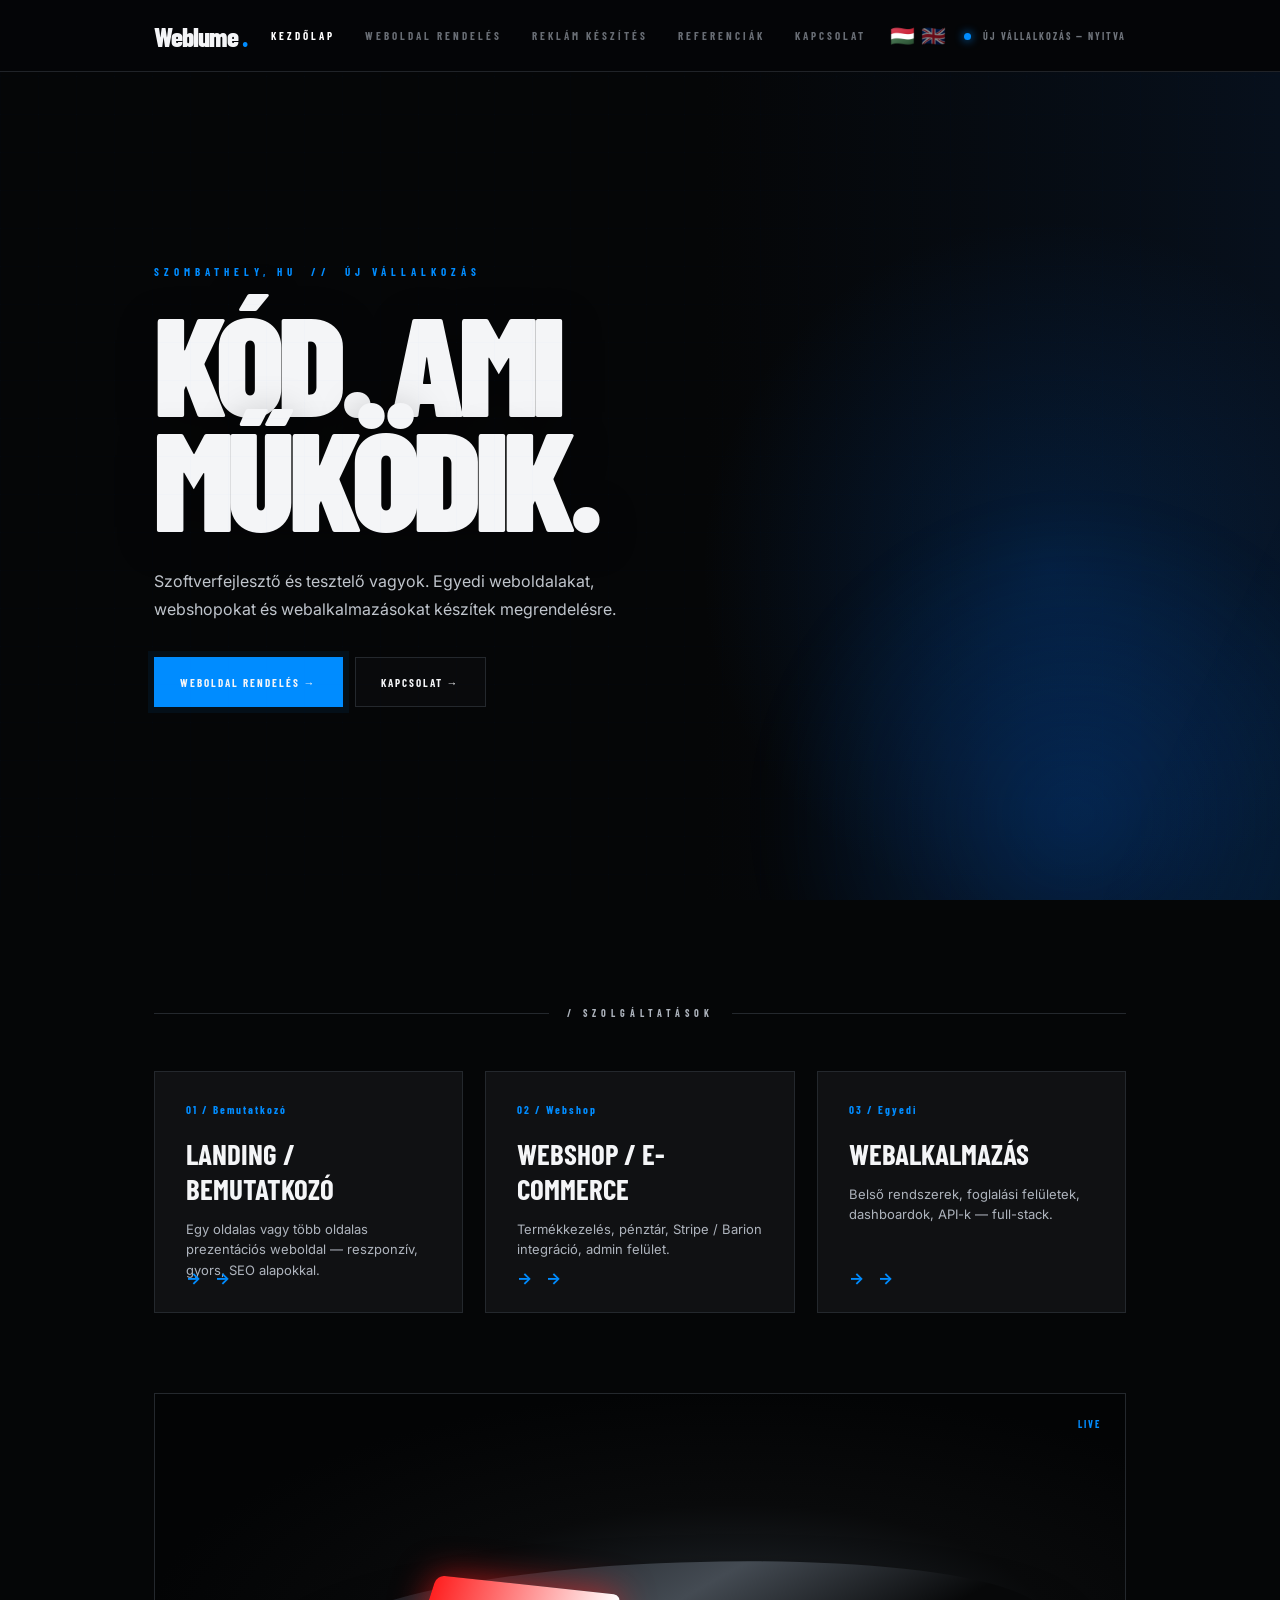
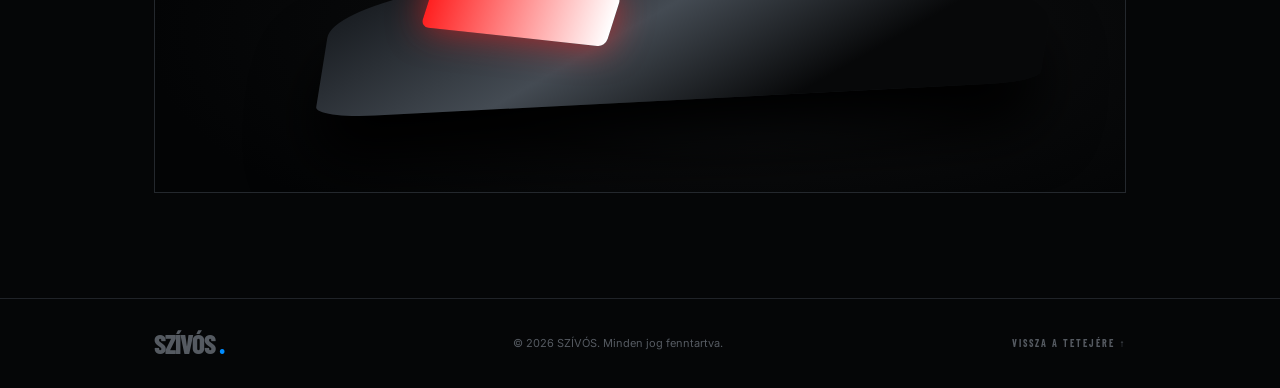
==== index.html @ 160bc91e "Add files via upload" ====
<!DOCTYPE html>
<html lang="hu">
    <head>
        <meta charset="UTF-8">
        <meta name="viewport" content="width=device-width,initial-scale=1.0">
        <title>SZÍVÓS. — Webfejlesztés</title>
        <link rel="stylesheet" href="style.css">
    </head>
    <body id="top">
        <header class="header">
            <a class="logo" href="index.html">Weblume
                <span>.</span>
            </a>
            <nav class="nav">
                <a href="index.html" class="active">KEZDŐLAP</a>
                <a href="weboldal-rendeles.html">WEBOLDAL RENDELÉS</a>
                <a href="reklam-keszites">REKLÁM KÉSZÍTÉS</a>
                <a href="referenciak.html">REFERENCIÁK</a>
                <a href="kapcsolat.html">KAPCSOLAT</a>
            </nav>
            <div class="header-right">
                <button class="lang active">🇭🇺</button>
                <button class="lang">🇬🇧</button>
                <span class="status">
                    <i></i> ÚJ VÁLLALKOZÁS — NYITVA
                </span>
            </div>
            <button class="menu-toggle" aria-label="Menü">☰</button>
        </header>
        <main class="page">
            <section class="hero-home">
                <div class="hero-copy">
                    <div class="eyebrow">SZOMBATHELY, HU &nbsp;//&nbsp; ÚJ VÁLLALKOZÁS</div>
                    <h1>
                        KÓD. AMI
                        <br>
                        MŰKÖDIK.
                    </h1>
                    <p>Szoftverfejlesztő és tesztelő vagyok. Egyedi weboldalakat, webshopokat és webalkalmazásokat készítek megrendelésre.</p>
                    <div class="hero-actions">
                        <a class="btn btn-primary" href="weboldal-rendeles.html">WEBOLDAL RENDELÉS →</a>
                        <a class="btn btn-dark" href="kapcsolat.html">KAPCSOLAT →</a>
                    </div>
                </div>
            </section>
            <section class="section">
                <div class="container">
                    <div class="section-title">
                        <span></span>
                        <p>/ SZOLGÁLTATÁSOK</p>
                        <span></span>
                    </div>
                    <div class="service-grid">
                        <article class="service-card">
                            <div class="num">01 / Bemutatkozó</div>
                            <h2>LANDING / BEMUTATKOZÓ</h2>
                            <p>Egy oldalas vagy több oldalas prezentációs weboldal — reszponzív, gyors, SEO alapokkal.</p>
                            <a href="weboldal-rendeles.html">→ →</a>
                        </article>
                        <article class="service-card">
                            <div class="num">02 / Webshop</div>
                            <h2>WEBSHOP / E-COMMERCE</h2>
                            <p>Termékkezelés, pénztár, Stripe / Barion integráció, admin felület.</p>
                            <a href="weboldal-rendeles.html">→ →</a>
                        </article>
                        <article class="service-card">
                            <div class="num">03 / Egyedi</div>
                            <h2>WEBALKALMAZÁS</h2>
                            <p>Belső rendszerek, foglalási felületek, dashboardok, API-k — full-stack.</p>
                            <a href="weboldal-rendeles.html">→ →</a>
                        </article>
                    </div>
                    <div class="showcase">
                        <span class="live">LIVE</span>
                    </div>
                </div>
            </section>
        </main>
        <footer class="footer">
            <div class="logo">SZÍVÓS
                <span>.</span>
            </div>
            <p>© 2026 SZÍVÓS. Minden jog fenntartva.</p>
            <a href="#top">VISSZA A TETEJÉRE ↑</a>
        </footer>
        <script src="script.js"></script>
    </body>
</html>
---- style.css ----
@import url('https://fonts.googleapis.com/css2?family=Barlow+Condensed:wght@400;500;600;700;800;900&family=Inter:wght@400;500;600;700&display=swap');

:root {
    --bg: #050607;
    --panel: #0d0f11;
    --panel2: #090a0c;
    --white: #f4f5f7;
    --muted: #777c83;
    --muted2: #555a61;
    --line: #24282d;
    --blue: #008cff;
    --blue2: #006bc9;
}

* {
    box-sizing: border-box;
    margin: 0;
    padding: 0
}

html {
    scroll-behavior: smooth
}

body {
    background: var(--bg);
    color: var(--white);
    font-family: Inter, Arial, sans-serif;
    overflow-x: hidden;
}

body:before {
    content: "";
    position: fixed;
    inset: 0;
    pointer-events: none;
    z-index: 50;
    opacity: .16;
    background-image:
        linear-gradient(rgba(0, 140, 255, .08) 1px, transparent 1px),
        linear-gradient(90deg, rgba(0, 140, 255, .08) 1px, transparent 1px);
    background-size: 38px 38px;
}

a {
    text-decoration: none;
    color: inherit
}

button,
input,
select,
textarea {
    font: inherit
}

img {
    max-width: 100%;
    display: block
}

.header {
    position: fixed;
    top: 0;
    left: 0;
    right: 0;
    height: 72px;
    z-index: 100;
    display: flex;
    align-items: center;
    padding: 0 12%;
    background: rgba(5, 6, 8, .92);
    border-bottom: 1px solid #202328;
    backdrop-filter: blur(16px)
}

.logo {
    font: 800 27px "Barlow Condensed", sans-serif;
    letter-spacing: -1px;
    white-space: nowrap
}

.logo span {
    color: var(--blue)
}

.nav {
    display: flex;
    gap: 30px;
    margin: auto
}

.nav a {
    color: #686d74;
    font: 700 11px "Barlow Condensed", sans-serif;
    letter-spacing: 3px;
    transition: .2s
}

.nav a:hover,
.nav a.active {
    color: #fff
}

.header-right {
    display: flex;
    align-items: center;
    gap: 6px
}

.lang {
    border: 0;
    background: transparent;
    cursor: pointer;
    font-size: 20px;
    opacity: .5
}

.lang.active {
    opacity: 1
}

.status {
    margin-left: 12px;
    color: #6e737a;
    white-space: nowrap;
    font: 700 10px "Barlow Condensed";
    letter-spacing: 2px
}

.status i {
    display: inline-block;
    width: 7px;
    height: 7px;
    border-radius: 50%;
    background: var(--blue);
    box-shadow: 0 0 10px var(--blue);
    margin-right: 8px
}

.menu-toggle {
    display: none;
    margin-left: auto;
    border: 0;
    background: none;
    color: #fff;
    font-size: 25px
}

.page {
    padding-top: 72px
}

.section {
    padding: 105px 12%
}

.container {
    max-width: 1170px;
    margin: auto
}

.eyebrow {
    color: var(--blue);
    font: 700 11px "Barlow Condensed";
    letter-spacing: 5px
}

.section-title {
    display: flex;
    align-items: center;
    gap: 18px;
    margin-bottom: 48px
}

.section-title span {
    height: 1px;
    background: var(--line);
    flex: 1
}

.section-title p {
    color: #51565d;
    font: 700 10px "Barlow Condensed";
    letter-spacing: 5px
}

h1,
h2,
h3,
.condensed {
    font-family: "Barlow Condensed", sans-serif
}

.btn {
    min-height: 50px;
    padding: 0 25px;
    display: inline-flex;
    align-items: center;
    justify-content: center;
    border: 1px solid var(--line);
    font: 700 11px "Barlow Condensed";
    letter-spacing: 2px;
    cursor: pointer;
    transition: .2s
}

.btn-primary {
    background: var(--blue);
    border-color: var(--blue);
    box-shadow: 0 0 0 6px rgba(0, 140, 255, .07)
}

.btn-primary:hover {
    background: #1599ff;
    transform: translateY(-2px)
}

.btn-dark {
    background: #090a0c
}

.btn-dark:hover {
    border-color: var(--blue);
    color: var(--blue)
}

.hero-home {
    min-height: calc(100vh - 72px);
    display: flex;
    align-items: center;
    padding: 90px 12%;
    position: relative;
    overflow: hidden;
    background:
        radial-gradient(circle at 82% 60%, rgba(0, 100, 220, .19), transparent 30%),
        linear-gradient(90deg, #050607 0%, #050607 55%, #07101c 100%)
}

.hero-home:after {
    content: "";
    position: absolute;
    width: 650px;
    height: 650px;
    right: -120px;
    bottom: -240px;
    background: radial-gradient(circle, rgba(0, 113, 255, .22), transparent 68%);
    filter: blur(20px)
}

.hero-copy {
    position: relative;
    z-index: 2;
    max-width: 760px
}

.hero-copy h1 {
    margin: 25px 0 34px;
    font: 900 clamp(82px, 11vw, 166px) / 0.82 "Barlow Condensed";
    letter-spacing: -.045em;
    color: #f4f5f7;
    text-shadow: 0 8px 38px rgba(0, 0, 0, .35);
    max-width: 100%;
    animation: hero-title-in .9s cubic-bezier(.2,.75,.25,1) both;
}

.hero-copy h1 > span {
    display: block;
    white-space: nowrap;
}

.hero-copy h1 > span + span {
    margin-top: .24em;
}

.hero-dot {
    color: var(--blue);
}

.hero-copy p {
    max-width: 540px;
    color: #c0c5cc;
    line-height: 1.75;
    font-size: 16px;
    text-wrap: pretty;
    animation: rise-in .75s .15s both;
}

/* Shared reading rhythm and contrast across the inner pages */
.section p,
.order-hero p,
.contact-box p,
.ref-info p,
.ad-hero .hero-lead,
.ad-copy > p,
.cta-box p,
.process-item p,
.format-card p {
    color: #aeb4bd;
    line-height: 1.75;
}

.order-hero h1,
.order-shadow,
.contact-layout h1,
.ad-hero h1,
.section-heading,
.cta-box h2 {
    text-wrap: balance;
}

.order-hero h1,
.contact-layout h1,
.ad-hero h1,
.section-heading {
    animation: hero-title-in .8s cubic-bezier(.2,.75,.25,1) both;
}

.hero-actions {
    display: flex;
    gap: 12px;
    margin-top: 34px;
    animation: rise-in .75s .25s both
}

.service-grid {
    display: grid;
    grid-template-columns: repeat(3, 1fr);
    gap: 22px
}

.service-card {
    min-height: 225px;
    padding: 31px;
    border: 1px solid var(--line);
    background: #101113;
    position: relative;
    transition: .25s
}

.service-card:hover {
    border-color: var(--blue);
    box-shadow: 0 0 30px rgba(0, 140, 255, .08)
}

.service-card .num {
    color: var(--blue);
    font: 700 11px "Barlow Condensed";
    letter-spacing: 2px
}

.service-card h2 {
    margin: 20px 0 13px;
    font-size: 29px
}

.service-card p {
    color: #aeb4bd;
    font-size: 13px;
    line-height: 1.6
}

.service-card a {
    position: absolute;
    left: 31px;
    bottom: 24px;
    color: var(--blue);
    letter-spacing: 5px;
    font-weight: 700
}

.showcase {
    height: 400px;
    margin-top: 80px;
    border: 1px solid var(--line);
    position: relative;
    overflow: hidden;
    background: radial-gradient(ellipse at 60% 60%, #252b31 0, #090a0b 38%, #030405 72%)
}

.showcase:before {
    content: "";
    position: absolute;
    left: 18%;
    right: 8%;
    bottom: 23%;
    height: 35%;
    border-radius: 50% 70% 8% 10%;
    transform: skewX(-12deg) rotate(-3deg);
    background: linear-gradient(150deg, #101317, #444b53 43%, #070809 75%);
    box-shadow: 0 45px 60px #000
}

.showcase:after {
    content: "";
    position: absolute;
    left: 28%;
    bottom: 39%;
    width: 190px;
    height: 52px;
    background: linear-gradient(90deg, #ff2020, #fff);
    box-shadow: 0 0 35px rgba(255, 30, 30, .65);
    transform: skewX(-12deg) rotate(6deg);
    border-radius: 8px
}

.live {
    position: absolute;
    right: 24px;
    top: 24px;
    color: var(--blue);
    font: 700 10px "Barlow Condensed";
    letter-spacing: 2px
}

.refs-grid {
    display: grid;
    grid-template-columns: repeat(2, 1fr);
    gap: 22px
}

.ref-card {
    border: 1px solid var(--line);
    background: #101113;
    overflow: hidden
}

.ref-visual {
    height: 330px;
    background: #05070a;
    position: relative;
    overflow: hidden
}

.ref-visual.dashboard:after {
    content: "";
    position: absolute;
    left: 21%;
    top: 25%;
    width: 58%;
    height: 48%;
    border: 1px solid #17212d;
    background:
        linear-gradient(90deg, rgba(0, 140, 255, .16), transparent),
        repeating-linear-gradient(0deg, #0c1116 0 18px, #101820 18px 20px);
    box-shadow: 0 0 50px rgba(0, 90, 180, .18)
}

.ref-visual.car:after {
    content: "";
    position: absolute;
    left: 10%;
    right: 8%;
    bottom: 28%;
    height: 33%;
    border-radius: 60% 70% 10% 10%;
    transform: skewX(-12deg) rotate(-4deg);
    background: linear-gradient(150deg, #0e1114, #4a5055 45%, #08090a);
    box-shadow: 0 35px 50px #000
}

.ref-visual.car:before {
    content: "";
    position: absolute;
    left: 18%;
    bottom: 40%;
    width: 125px;
    height: 35px;
    background: #f42a2a;
    box-shadow: 0 0 35px #f42a2a;
    transform: skewX(-12deg)
}

.ref-info {
    padding: 27px
}

.ref-info small {
    color: var(--blue);
    font: 700 10px "Barlow Condensed";
    letter-spacing: 2px
}

.ref-info h3 {
    font-size: 28px;
    margin: 10px 0
}

.ref-info p {
    color: #aeb4bd;
    font-size: 13px;
    line-height: 1.6
}

.tags {
    display: flex;
    gap: 7px;
    flex-wrap: wrap;
    margin-top: 15px
}

.tag {
    padding: 6px 9px;
    border: 1px solid #292d31;
    color: #6e747a;
    font: 700 8px "Barlow Condensed";
    letter-spacing: 1.5px
}

.open {
    display: block;
    margin-top: 18px;
    color: var(--blue);
    font: 700 10px "Barlow Condensed";
    letter-spacing: 2px
}

.contact-layout {
    display: grid;
    grid-template-columns: 1fr 1fr;
    gap: 80px;
    align-items: center
}

.contact-layout h1 {
    font: 900 clamp(85px, 9vw, 145px)/.76 "Barlow Condensed";
    letter-spacing: -4px;
    margin: 25px 0 50px
}

.contact-list {
    border-top: 1px solid var(--line)
}

.contact-row {
    display: flex;
    justify-content: space-between;
    gap: 20px;
    padding: 17px 0;
    border-bottom: 1px solid var(--line)
}

.contact-row span {
    color: #5e636a;
    font: 700 9px "Barlow Condensed";
    letter-spacing: 2px
}

.contact-row strong {
    font: 700 10px "Barlow Condensed";
    letter-spacing: 2px;
    text-align: right
}

.contact-box {
    border: 1px solid var(--line);
    padding: 32px;
    background: #101113
}

.contact-box h2 {
    font-size: 28px;
    margin-bottom: 12px
}

.contact-box p {
    color: #aeb4bd;
    font-size: 13px;
    line-height: 1.7;
    margin-bottom: 28px
}

.contact-box .btn {
    width: 100%;
    margin-top: 10px
}

.order-hero {
    min-height: 820px;
    padding: 150px 12% 55px;
    position: relative;
    overflow: hidden;
    background:
        radial-gradient(circle at 70% 45%, rgba(0, 105, 240, .25), transparent 35%),
        linear-gradient(135deg, #030a15, #04060c 65%)
}

.order-grid {
    position: absolute;
    inset: 0;
    background-image: linear-gradient(rgba(0, 110, 255, .11) 1px, transparent 1px), linear-gradient(90deg, rgba(0, 110, 255, .11) 1px, transparent 1px);
    background-size: 38px 38px
}

.order-grid:after {
    content: "";
    position: absolute;
    inset: 0;
    background: linear-gradient(165deg, transparent 20%, rgba(0, 90, 220, .28) 20.2%, transparent 34%),
        linear-gradient(345deg, transparent 52%, rgba(0, 90, 220, .18) 52.2%, transparent 68%)
}

.order-inner {
    position: relative;
    z-index: 2;
    max-width: 1170px;
    margin: auto
}

.order-label {
    display: inline-block;
    padding: 7px 27px;
    border: 1px solid #28303b;
    border-radius: 20px;
    background: #05080c;
    color: var(--blue);
    font: 700 10px "Barlow Condensed";
    letter-spacing: 4px
}

.order-hero h1 {
    font: 900 clamp(100px, 11vw, 175px)/.75 "Barlow Condensed";
    letter-spacing: -5px;
    margin-top: 27px
}

.order-shadow {
    font: 900 clamp(100px, 11vw, 175px)/.75 "Barlow Condensed";
    letter-spacing: -5px;
    color: #444950;
    opacity: .65;
    margin-top: -2px
}

.order-desc {
    max-width: 615px;
    padding: 18px 16px;
    border-left: 2px solid var(--blue);
    background: rgba(7, 14, 22, .88);
    color: #92979e;
    line-height: 1.7;
    margin-top: 55px
}

.stats {
    display: grid;
    grid-template-columns: repeat(3, 1fr);
    gap: 16px;
    margin-top: 36px
}

.stat {
    padding: 17px 16px;
    border: 1px solid #29323d;
    background: rgba(7, 11, 16, .94)
}

.stat span {
    display: block;
    color: #626971;
    font: 700 9px "Barlow Condensed";
    letter-spacing: 2px;
    margin-bottom: 7px
}

.stat strong {
    color: var(--blue);
    font: 700 24px "Barlow Condensed"
}

.package-grid {
    display: grid;
    grid-template-columns: repeat(4, 1fr);
    gap: 20px
}

.package {
    min-height: 375px;
    padding: 27px 22px 22px;
    border: 1px solid var(--line);
    background: #101113;
    position: relative;
    transition: .2s
}

.package:hover,
.package.selected {
    border-color: var(--blue)
}

.package .num {
    color: var(--blue);
    font: 700 11px "Barlow Condensed";
    letter-spacing: 2px
}

.package h2 {
    font-size: 24px;
    margin: 18px 0 7px
}

.price {
    color: var(--blue);
    font: 700 16px "Barlow Condensed"
}

.package p {
    min-height: 70px;
    color: #aeb4bd;
    font-size: 13px;
    line-height: 1.55;
    margin-top: 15px
}

.package ul {
    list-style: none;
    border-top: 1px solid #292d31;
    padding-top: 11px;
    margin-top: 13px
}

.package li {
    color: #62686f;
    font: 700 9px "Barlow Condensed";
    letter-spacing: 1.7px;
    margin: 9px 0
}

.package li:before {
    content: "Ã¢Å“â€œ";
    color: var(--blue);
    margin-right: 8px
}

.package button {
    position: absolute;
    left: 22px;
    right: 22px;
    bottom: 21px;
    height: 38px;
    background: #08090a;
    color: #ddd;
    border: 1px solid #292d31;
    font: 700 9px "Barlow Condensed";
    letter-spacing: 2px;
    cursor: pointer
}

.package button:hover {
    border-color: var(--blue);
    color: var(--blue)
}

.popular {
    border-color: var(--blue)
}

.popular-label {
    position: absolute;
    top: -1px;
    left: 14px;
    transform: translateY(-50%);
    padding: 5px 10px;
    background: var(--blue);
    font: 700 9px "Barlow Condensed";
    letter-spacing: 1px
}

.extras {
    background: #070809
}

.option-grid {
    display: grid;
    grid-template-columns: repeat(4, 1fr);
    gap: 10px
}

.option {
    position: relative;
    min-height: 76px;
    padding: 16px;
    border: 1px solid #25292e;
    background: #090a0c;
    cursor: pointer;
    display: flex;
    align-items: center
}

.option input {
    position: absolute;
    opacity: 0
}

.option strong {
    display: block;
    font: 700 16px "Barlow Condensed"
}

.option small {
    display: block;
    color: #555b62;
    font: 700 8px "Barlow Condensed";
    letter-spacing: 2px;
    margin-top: 5px
}

.option i {
    margin-left: auto;
    width: 14px;
    height: 14px;
    border: 1px solid #30353a;
    border-radius: 50%
}

.option input:checked~i {
    background: var(--blue);
    border-color: var(--blue);
    box-shadow: 0 0 0 3px rgba(0, 140, 255, .1)
}

.style-grid {
    display: grid;
    grid-template-columns: repeat(4, 1fr);
    gap: 14px
}

.style-card {
    position: relative;
    padding: 22px;
    border: 1px solid var(--line);
    background: #0c0d0f;
    cursor: pointer
}

.style-card input {
    position: absolute;
    opacity: 0
}

.style-card:has(input:checked) {
    border-color: var(--blue)
}

.style-card strong {
    display: block;
    font: 700 21px "Barlow Condensed"
}

.style-card span {
    display: block;
    color: #aeb4bd;
    font-size: 12px;
    margin-top: 7px
}

.style-card i {
    position: absolute;
    right: 17px;
    top: 19px;
    width: 13px;
    height: 13px;
    border: 1px solid #2c3035;
    border-radius: 50%
}

.style-card:has(input:checked) i {
    background: var(--blue);
    border-color: var(--blue)
}

.calc-layout {
    display: grid;
    grid-template-columns: 1.4fr .9fr;
    gap: 22px
}

.calc-box,
.price-box {
    border: 1px solid #292d32;
    background: #0c0e10
}

.calc-box {
    padding: 5px 22px
}

.calc-row {
    min-height: 70px;
    display: grid;
    grid-template-columns: 170px 1fr auto;
    gap: 15px;
    align-items: center;
    border-bottom: 1px solid #292d32
}

.calc-row:last-child {
    border: 0
}

.calc-row span {
    color: #5e646b;
    font: 700 9px "Barlow Condensed";
    letter-spacing: 2px
}

.calc-row strong {
    color: #e5e7ea;
    font: 700 13px "Barlow Condensed"
}

.calc-row small {
    color: var(--blue);
    font: 700 10px "Barlow Condensed"
}

.price-box {
    padding: 27px;
    border-color: var(--blue)
}

.live-label {
    display: inline-block;
    padding: 5px 9px;
    margin: -28px 0 22px;
    background: var(--blue);
    font: 700 9px "Barlow Condensed"
}

.price-box>span {
    display: block;
    color: #5e646b;
    font: 700 9px "Barlow Condensed";
    letter-spacing: 2px
}

.total {
    display: block;
    min-height: 55px;
    color: var(--blue);
    font: 900 44px "Barlow Condensed";
    margin: 7px 0
}

.price-box p {
    color: #646a71;
    font: 700 9px "Barlow Condensed";
    letter-spacing: 1.5px;
    line-height: 1.6;
    margin-bottom: 18px
}

.full {
    width: 100%
}

.reset {
    width: 100%;
    height: 42px;
    margin-top: 10px;
    background: #08090a;
    color: #aaa;
    border: 1px solid var(--line);
    font: 700 10px "Barlow Condensed";
    letter-spacing: 2px;
    cursor: pointer
}

.process-grid {
    display: grid;
    grid-template-columns: repeat(4, 1fr);
    gap: 45px
}

.process-item .circle {
    width: 45px;
    height: 45px;
    display: grid;
    place-items: center;
    border: 2px solid var(--blue);
    border-radius: 50%;
    color: var(--blue);
    font: 700 12px "Barlow Condensed";
    margin-bottom: 20px
}

.process-item h3 {
    font-size: 19px;
    margin-bottom: 8px
}

.process-item p {
    color: #6d7279;
    font-size: 12px;
    line-height: 1.6
}

.faq-list {
    max-width: 720px;
    margin: auto
}

details {
    border: 1px solid #292d31;
    background: #0c0e10;
    margin-bottom: 10px
}

summary {
    list-style: none;
    padding: 21px 20px;
    cursor: pointer;
    font: 700 18px "Barlow Condensed"
}

summary::-webkit-details-marker {
    display: none
}

summary:after {
    content: "+";
    float: right;
    color: var(--blue)
}

details[open] summary:after {
    content: "Ã¢Ë†â€™"
}

details p {
    padding: 0 20px 20px;
    color: #aeb4bd;
    font-size: 13px;
    line-height: 1.7
}

.quote-section {
    background: #07090b
}

.quote-form {
    max-width: 760px;
    margin: auto
}

.form-grid {
    display: grid;
    grid-template-columns: 1fr 1fr;
    gap: 22px
}

.field label {
    display: block;
    color: #60666d;
    font: 700 9px "Barlow Condensed";
    letter-spacing: 2px;
    margin-bottom: 8px
}

.field input,
.field select,
.field textarea {
    width: 100%;
    border: 1px solid #292d31;
    background: #050607;
    color: #ddd;
    padding: 13px 14px;
    outline: none
}

.field input:focus,
.field select:focus,
.field textarea:focus {
    border-color: var(--blue)
}

.field.full-row {
    grid-column: 1/-1
}

.field textarea {
    min-height: 140px;
    resize: vertical
}

.form-submit {
    margin-top: 25px
}

.form-message {
    margin-top: 15px;
    color: var(--blue);
    font-size: 13px
}

.footer {
    min-height: 90px;
    padding: 28px 12%;
    border-top: 1px solid #202328;
    display: flex;
    justify-content: space-between;
    align-items: center;
    color: #555a61;
    font-size: 11px
}

.footer a {
    font: 700 10px "Barlow Condensed";
    letter-spacing: 2px
}

@media(max-width:1100px) {

    .header,
    .section,
    .order-hero,
    .hero-home {
        padding-left: 6%;
        padding-right: 6%
    }

    .nav {
        gap: 15px
    }

    .package-grid,
    .option-grid {
        grid-template-columns: repeat(2, 1fr)
    }
}

@media(max-width:800px) {
    .header {
        padding: 0 22px
    }

    .nav {
        display: none
    }

    .header-right {
        display: flex;
        position: absolute;
        right: 62px;
        gap: 2px;
    }

    .header-right .status { display: none; }

    .header-right .lang { font-size: 18px; }

    .menu-toggle {
        display: block
    }

    .nav.mobile-open {
        display: flex;
        position: absolute;
        top: 72px;
        left: 0;
        right: 0;
        padding: 25px;
        flex-direction: column;
        background: #08090a;
        border-bottom: 1px solid var(--line)
    }

    .hero-home {
        min-height: 800px;
        padding: 120px 22px 60px
    }

    .hero-copy h1 {
        font-size: 90px
    }

    .hero-actions {
        flex-direction: column;
        max-width: 300px
    }

    .section,
    .order-hero {
        padding-left: 22px;
        padding-right: 22px
    }

    .service-grid,
    .refs-grid,
    .contact-layout,
    .package-grid,
    .option-grid,
    .style-grid,
    .calc-layout,
    .process-grid {
        grid-template-columns: 1fr
    }

    .stats {
        grid-template-columns: 1fr
    }

    .order-hero {
        min-height: 800px;
        padding-top: 135px
    }

    .order-desc {
        margin-top: 55px
    }

    .calc-row {
        grid-template-columns: 1fr;
        gap: 7px;
        padding: 14px 0
    }

    .form-grid {
        grid-template-columns: 1fr
    }

    .field.full-row {
        grid-column: auto
    }

    .footer {
        padding: 25px 22px;
        flex-wrap: wrap;
        gap: 18px
    }
}

@media(max-width:450px) {

    .hero-copy h1,
    .order-hero h1,
    .order-shadow {
        font-size: 76px
    }

    .contact-layout h1 {
        font-size: 78px
    }
}

/* Subtle movement and clearer hero typography */
@keyframes hero-title-in {
    from { opacity: 0; transform: translateY(24px); filter: blur(8px); }
    to { opacity: 1; transform: translateY(0); filter: blur(0); }
}

@keyframes rise-in {
    from { opacity: 0; transform: translateY(14px); }
    to { opacity: 1; transform: translateY(0); }
}

.hero-home:before {
    content: "";
    position: absolute;
    inset: 0;
    pointer-events: none;
    background: linear-gradient(115deg, transparent 35%, rgba(0, 140, 255, .055), transparent 65%);
    transform: translateX(-70%);
    animation: hero-sweep 1.5s .3s ease-out forwards;
}

@keyframes hero-sweep {
    to { transform: translateX(70%); }
}

.service-card,
.ref-card,
.package,
.format-card,
.process-item {
    transition: transform .35s cubic-bezier(.2,.7,.2,1), border-color .25s ease, box-shadow .3s ease;
}

.service-card:hover,
.package:hover,
.ref-card:hover {
    transform: translateY(-5px);
}

.btn,
.nav a,
.footer a {
    transition: color .25s ease, background-color .25s ease, border-color .25s ease, transform .25s ease, box-shadow .25s ease;
}

.service-card,
.section-title,
.showcase,
.ref-card,
.ref-info,
.format-card,
.process-item,
.contact-layout > *,
.quote-form,
.ad-hero .container > *,
.order-inner > *,
.cta-box,
.two-column > *,
.section .container > h1 {
    opacity: 0;
    transform: translateY(20px);
    transition: opacity .65s ease, transform .65s cubic-bezier(.2,.7,.2,1);
}

.in-view {
    opacity: 1;
    transform: translateY(0);
}

.status i {
    animation: status-pulse 2.2s ease-in-out infinite;
}

@keyframes status-pulse {
    50% { box-shadow: 0 0 0 6px rgba(0, 140, 255, .08), 0 0 16px var(--blue); }
}

@media(max-width:800px) {
    .hero-copy h1 {
        font-size: clamp(66px, 13.5vw, 96px);
        line-height: .88;
        letter-spacing: -.05em;
        margin-bottom: 30px;
    }

    .hero-copy p { font-size: 15px; }
}

@media(max-width:450px) {
    .hero-copy h1 { font-size: clamp(52px, 14vw, 70px); }
}

@media(prefers-reduced-motion: reduce) {
    *, *::before, *::after {
        scroll-behavior: auto !important;
        animation-duration: .01ms !important;
        animation-iteration-count: 1 !important;
        transition-duration: .01ms !important;
    }

    .service-card, .section-title, .showcase, .ref-card, .ref-info, .format-card, .process-item,
    .contact-layout > *, .quote-form, .ad-hero .container > *, .order-inner > *, .cta-box, .two-column > *, .section .container > h1 {
        opacity: 1;
        transform: none;
    }
}


/* REKLÃƒÂM KÃƒâ€°SZÃƒÂTÃƒâ€°S */
.ad-hero {
    min-height: 82vh;
    display: flex;
    align-items: center;
    position: relative;
    overflow: hidden;
    background: linear-gradient(90deg, rgba(0, 0, 0, .96), rgba(0, 8, 20, .88) 55%, rgba(0, 20, 48, .72)), radial-gradient(circle at 80% 45%, rgba(0, 125, 255, .25), transparent 40%), #050608
}

.ad-hero:before {
    content: "";
    position: absolute;
    inset: 0;
    opacity: .18;
    background-image: linear-gradient(rgba(0, 130, 255, .35) 1px, transparent 1px), linear-gradient(90deg, rgba(0, 130, 255, .35) 1px, transparent 1px);
    background-size: 42px 42px
}

.ad-hero .container {
    position: relative;
    z-index: 1
}

.ad-hero h1 {
    font-size: clamp(5rem, 11vw, 11rem);
    line-height: .78;
    letter-spacing: -.045em;
    margin: 28px 0 35px
}

.ad-hero h1 span,
.section-heading span {
    color: #4b4f57
}

.hero-lead {
    max-width: 690px;
    font-size: 1.15rem;
    line-height: 1.8;
    color: #8e929a
}

.hero-lead strong {
    color: #f5f5f5
}

.ad-stats {
    display: grid;
    grid-template-columns: repeat(3, 1fr);
    gap: 16px;
    max-width: 1000px;
    margin-top: 65px
}

.stat-box {
    border: 1px solid #24282e;
    background: rgba(5, 7, 10, .78);
    padding: 22px 25px
}

.stat-box span {
    display: block;
    color: #656b75;
    font-size: .65rem;
    letter-spacing: .2em;
    margin-bottom: 9px
}

.stat-box strong {
    color: #168cff;
    font-size: 1rem;
    letter-spacing: .08em
}

.ad-service-grid {
    grid-template-columns: repeat(3, 1fr)
}

.ad-card {
    min-height: 390px
}

.ad-card.featured {
    border-color: #078cff;
    box-shadow: 0 0 35px rgba(0, 130, 255, .08)
}

.ad-card ul {
    list-style: none;
    padding: 0;
    margin: 25px 0 0
}

.ad-card li {
    color: #777d87;
    border-top: 1px solid #25282d;
    padding: 10px 0;
    font-size: .72rem;
    text-transform: uppercase;
    letter-spacing: .1em
}

.ad-card li:before {
    content: "Ã¢Å“â€œ";
    color: #078cff;
    margin-right: 9px
}

.card-tag {
    display: inline-block;
    margin-top: 25px;
    color: #078cff;
    font-size: .62rem;
    letter-spacing: .16em
}

.ad-dark-section {
    background: #050608;
    border-top: 1px solid #101318;
    border-bottom: 1px solid #101318
}

.two-column {
    display: grid;
    grid-template-columns: .8fr 1.2fr;
    gap: 100px;
    align-items: start
}

.section-heading {
    font-size: clamp(3rem, 6vw, 6rem);
    line-height: .88;
    margin: 25px 0 0
}

.ad-copy>p {
    color: #7d828b;
    font-size: 1.05rem;
    line-height: 1.8;
    max-width: 680px
}

.ad-copy strong {
    color: #f3f3f3
}

.feature-list {
    margin-top: 45px
}

.feature-list>div {
    display: grid;
    grid-template-columns: 55px 1fr;
    gap: 4px 15px;
    padding: 20px 0;
    border-top: 1px solid #24282e
}

.feature-list span {
    grid-row: span 2;
    color: #078cff;
    font-size: .75rem;
    letter-spacing: .1em
}

.feature-list strong {
    font-size: .82rem;
    letter-spacing: .13em
}

.feature-list small {
    color: #666c75;
    line-height: 1.6
}

.process-grid {
    display: grid;
    grid-template-columns: repeat(4, 1fr);
    gap: 35px;
    margin-top: 55px
}

.process-item {
    border-top: 2px solid #168cff;
    padding-top: 22px
}

.process-item>span,
.format-card>span {
    color: #078cff;
    font-size: .75rem;
    letter-spacing: .14em
}

.process-item h3 {
    font-size: 1.15rem;
    margin: 20px 0 12px
}

.process-item p {
    color: #70757e;
    line-height: 1.65;
    font-size: .9rem
}

.ad-grid-section {
    background: linear-gradient(rgba(7, 12, 20, .7), rgba(7, 12, 20, .7)), repeating-linear-gradient(0deg, transparent 0 39px, rgba(0, 130, 255, .07) 40px), repeating-linear-gradient(90deg, transparent 0 39px, rgba(0, 130, 255, .07) 40px)
}

.format-grid {
    display: grid;
    grid-template-columns: repeat(4, 1fr);
    gap: 15px;
    margin-top: 50px
}

.format-card {
    min-height: 180px;
    border: 1px solid #24282e;
    background: rgba(8, 10, 14, .75);
    padding: 28px;
    transition: .25s ease
}

.format-card:hover {
    border-color: #078cff;
    transform: translateY(-3px)
}

.format-card h3 {
    font-size: 1.25rem;
    margin: 28px 0 10px
}

.format-card p {
    color: #6f747c;
    font-size: .88rem;
    line-height: 1.55
}

.ad-cta {
    padding-bottom: 110px
}

.cta-box {
    border: 1px solid #078cff;
    background: linear-gradient(100deg, rgba(0, 95, 190, .15), rgba(4, 7, 11, .8));
    padding: 55px;
    display: flex;
    justify-content: space-between;
    align-items: center;
    gap: 50px
}

.cta-box h2 {
    font-size: clamp(2.5rem, 5vw, 5rem);
    line-height: .9;
    margin: 20px 0
}

.cta-box p {
    color: #737983;
    max-width: 650px;
    line-height: 1.7
}

@media(max-width:1000px) {

    .ad-service-grid,
    .process-grid,
    .format-grid {
        grid-template-columns: repeat(2, 1fr)
    }

    .two-column {
        grid-template-columns: 1fr;
        gap: 50px
    }
}

@media(max-width:700px) {
    .ad-hero {
        min-height: auto;
        padding: 100px 0 70px
    }

    .ad-hero h1 {
        font-size: clamp(4rem, 18vw, 7rem)
    }

    .ad-stats,
    .ad-service-grid,
    .process-grid,
    .format-grid {
        grid-template-columns: 1fr
    }

    .cta-box {
        padding: 30px;
        flex-direction: column;
        align-items: flex-start
    }
}


/* ================================
   AJÃNLATKÃ‰RÃ‰S â€” SIKERES KÃœLDÃ‰S
   ================================ */

body.modal-open {
    overflow: hidden;
}

.success-modal {
    position: fixed;
    inset: 0;
    z-index: 1000;
    display: flex;
    align-items: center;
    justify-content: center;
    padding: 25px;
    visibility: hidden;
    opacity: 0;
    pointer-events: none;
    transition: opacity .25s ease, visibility .25s ease;
}

.success-modal.show {
    visibility: visible;
    opacity: 1;
    pointer-events: auto;
}

.success-modal-backdrop {
    position: absolute;
    inset: 0;
    background: rgba(0, 0, 0, .78);
    backdrop-filter: blur(10px);
}

.success-modal-box {
    position: relative;
    z-index: 1;
    width: min(520px, 100%);
    padding: 48px 42px 42px;
    background: #0d0f11;
    border: 1px solid var(--blue);
    box-shadow: 0 0 70px rgba(0, 140, 255, .16);
    text-align: center;
    transform: translateY(20px) scale(.97);
    transition: transform .3s cubic-bezier(.2,.7,.2,1);
}

.success-modal.show .success-modal-box {
    transform: translateY(0) scale(1);
}

.success-modal-close {
    position: absolute;
    top: 14px;
    right: 17px;
    width: 38px;
    height: 38px;
    border: 1px solid var(--line);
    background: #08090a;
    color: #888e95;
    font-size: 25px;
    line-height: 1;
    cursor: pointer;
    transition: .2s ease;
}

.success-modal-close:hover {
    color: #fff;
    border-color: var(--blue);
}

.success-icon {
    width: 62px;
    height: 62px;
    margin: 0 auto 25px;
    display: grid;
    place-items: center;
    border: 2px solid var(--blue);
    border-radius: 50%;
    color: var(--blue);
    font: 700 28px "Inter", sans-serif;
    box-shadow: 0 0 28px rgba(0, 140, 255, .18);
}

.success-modal-box .eyebrow {
    margin-bottom: 15px;
}

.success-modal-box h2 {
    margin: 0 0 18px;
    font: 900 clamp(42px, 7vw, 64px) / .82 "Barlow Condensed", sans-serif;
    letter-spacing: -.02em;
}

.success-modal-box p {
    max-width: 390px;
    margin: 0 auto;
    color: #aeb4bd;
    font-size: 14px;
    line-height: 1.7;
}

.success-modal-button {
    margin-top: 30px;
}

.form-submit:disabled {
    opacity: .65;
    cursor: wait;
    transform: none;
}

@media(max-width:500px) {
    .success-modal-box {
        padding: 42px 25px 30px;
    }

    .success-modal-box h2 {
        font-size: 48px;
    }
}

/* AJÁNLATKÉRÉS - FORM MEGJELENÍTÉSE */

.quote-form {
    opacity: 1 !important;
    transform: translateY(0) !important;
}
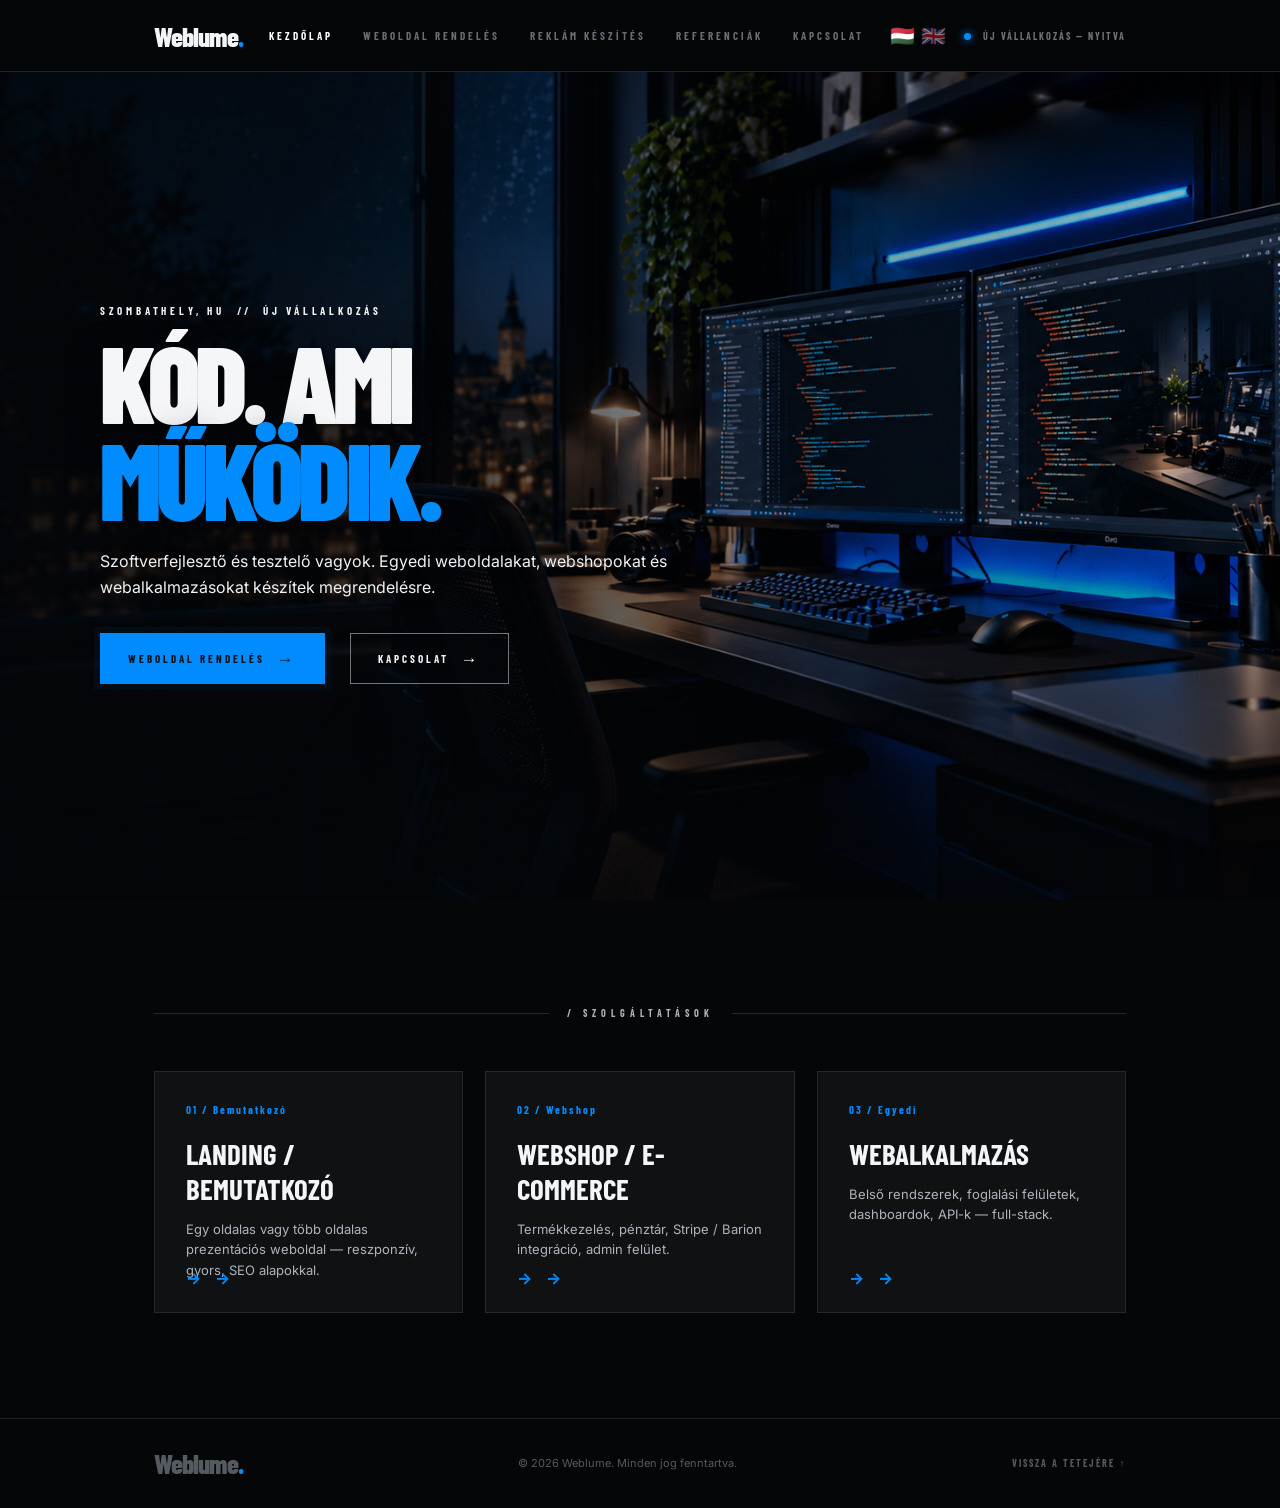
==== commit ab8ceaf1: "Add files via upload" ====
--- a/index.html
+++ b/index.html
@@ -1,88 +1,268 @@
 <!DOCTYPE html>
 <html lang="hu">
-    <head>
-        <meta charset="UTF-8">
-        <meta name="viewport" content="width=device-width,initial-scale=1.0">
-        <title>SZÍVÓS. — Webfejlesztés</title>
-        <link rel="stylesheet" href="style.css">
-    </head>
-    <body id="top">
-        <header class="header">
-            <a class="logo" href="index.html">Weblume
-                <span>.</span>
-            </a>
-            <nav class="nav">
-                <a href="index.html" class="active">KEZDŐLAP</a>
-                <a href="weboldal-rendeles.html">WEBOLDAL RENDELÉS</a>
-                <a href="reklam-keszites">REKLÁM KÉSZÍTÉS</a>
-                <a href="referenciak.html">REFERENCIÁK</a>
-                <a href="kapcsolat.html">KAPCSOLAT</a>
-            </nav>
-            <div class="header-right">
-                <button class="lang active">🇭🇺</button>
-                <button class="lang">🇬🇧</button>
-                <span class="status">
-                    <i></i> ÚJ VÁLLALKOZÁS — NYITVA
-                </span>
+
+<head>
+    <meta charset="UTF-8">
+    <meta name="viewport" content="width=device-width, initial-scale=1.0">
+
+    <title>Weblume — Webfejlesztés</title>
+
+    <link rel="stylesheet" href="style.css">
+</head>
+
+<body id="top">
+
+    <!-- =========================
+         HEADER
+    ========================== -->
+
+    <header class="header">
+
+        <a href="index.html" class="logo">
+            Weblume<span>.</span>
+        </a>
+
+        <nav class="nav">
+
+            <a href="index.html" class="active">
+                KEZDŐLAP
+            </a>
+
+            <a href="weboldal-rendeles.html">
+                WEBOLDAL RENDELÉS
+            </a>
+
+            <a href="reklam-keszites">
+                REKLÁM KÉSZÍTÉS
+            </a>
+
+            <a href="referenciak.html">
+                REFERENCIÁK
+            </a>
+
+            <a href="kapcsolat.html">
+                KAPCSOLAT
+            </a>
+
+        </nav>
+
+        <div class="header-right">
+
+            <button class="lang active">
+                🇭🇺
+            </button>
+
+            <button class="lang">
+                🇬🇧
+            </button>
+
+            <span class="status">
+                <i></i>
+                ÚJ VÁLLALKOZÁS — NYITVA
+            </span>
+
+        </div>
+
+        <button
+            class="menu-toggle"
+            aria-label="Menü"
+        >
+            ☰
+        </button>
+
+    </header>
+
+
+    <main class="page">
+
+        <!-- =========================
+             HERO
+        ========================== -->
+
+        <section class="hero-home">
+
+            <div class="hero-copy">
+
+                <div class="eyebrow">
+                    SZOMBATHELY, HU
+                    <span>//</span>
+                    ÚJ VÁLLALKOZÁS
+                </div>
+
+                <h1>
+
+                    <span>
+                        KÓD. AMI
+                    </span>
+
+                    <span>
+                        MŰKÖDIK<span class="hero-dot">.</span>
+                    </span>
+
+                </h1>
+
+                <p>
+                    Szoftverfejlesztő és tesztelő vagyok.
+                    Egyedi weboldalakat, webshopokat és
+                    webalkalmazásokat készítek megrendelésre.
+                </p>
+
+                <div class="hero-actions">
+
+                    <a
+                        href="weboldal-rendeles.html"
+                        class="btn btn-primary"
+                    >
+                        WEBOLDAL RENDELÉS
+                        <span>→</span>
+                    </a>
+
+                    <a
+                        href="kapcsolat.html"
+                        class="btn btn-dark"
+                    >
+                        KAPCSOLAT
+                        <span>→</span>
+                    </a>
+
+                </div>
+
             </div>
-            <button class="menu-toggle" aria-label="Menü">☰</button>
-        </header>
-        <main class="page">
-            <section class="hero-home">
-                <div class="hero-copy">
-                    <div class="eyebrow">SZOMBATHELY, HU &nbsp;//&nbsp; ÚJ VÁLLALKOZÁS</div>
-                    <h1>
-                        KÓD. AMI
-                        <br>
-                        MŰKÖDIK.
-                    </h1>
-                    <p>Szoftverfejlesztő és tesztelő vagyok. Egyedi weboldalakat, webshopokat és webalkalmazásokat készítek megrendelésre.</p>
-                    <div class="hero-actions">
-                        <a class="btn btn-primary" href="weboldal-rendeles.html">WEBOLDAL RENDELÉS →</a>
-                        <a class="btn btn-dark" href="kapcsolat.html">KAPCSOLAT →</a>
-                    </div>
-                </div>
-            </section>
-            <section class="section">
-                <div class="container">
-                    <div class="section-title">
-                        <span></span>
-                        <p>/ SZOLGÁLTATÁSOK</p>
-                        <span></span>
-                    </div>
-                    <div class="service-grid">
-                        <article class="service-card">
-                            <div class="num">01 / Bemutatkozó</div>
-                            <h2>LANDING / BEMUTATKOZÓ</h2>
-                            <p>Egy oldalas vagy több oldalas prezentációs weboldal — reszponzív, gyors, SEO alapokkal.</p>
-                            <a href="weboldal-rendeles.html">→ →</a>
-                        </article>
-                        <article class="service-card">
-                            <div class="num">02 / Webshop</div>
-                            <h2>WEBSHOP / E-COMMERCE</h2>
-                            <p>Termékkezelés, pénztár, Stripe / Barion integráció, admin felület.</p>
-                            <a href="weboldal-rendeles.html">→ →</a>
-                        </article>
-                        <article class="service-card">
-                            <div class="num">03 / Egyedi</div>
-                            <h2>WEBALKALMAZÁS</h2>
-                            <p>Belső rendszerek, foglalási felületek, dashboardok, API-k — full-stack.</p>
-                            <a href="weboldal-rendeles.html">→ →</a>
-                        </article>
-                    </div>
-                    <div class="showcase">
-                        <span class="live">LIVE</span>
-                    </div>
-                </div>
-            </section>
-        </main>
-        <footer class="footer">
-            <div class="logo">SZÍVÓS
-                <span>.</span>
+
+        </section>
+
+
+        <!-- =========================
+             SERVICES
+        ========================== -->
+
+        <section class="section services-section">
+
+            <div class="container">
+
+                <div class="section-title">
+
+                    <span></span>
+
+                    <p>
+                        / SZOLGÁLTATÁSOK
+                    </p>
+
+                    <span></span>
+
+                </div>
+
+
+                <div class="service-grid">
+
+
+                    <!-- CARD 01 -->
+
+                    <article class="service-card">
+
+                        <div class="num">
+                            01 / Bemutatkozó
+                        </div>
+
+                        <h2>
+                            LANDING / BEMUTATKOZÓ
+                        </h2>
+
+                        <p>
+                            Egy oldalas vagy több oldalas
+                            prezentációs weboldal —
+                            reszponzív, gyors, SEO alapokkal.
+                        </p>
+
+                        <a href="weboldal-rendeles.html">
+                            → →
+                        </a>
+
+                    </article>
+
+
+                    <!-- CARD 02 -->
+
+                    <article class="service-card">
+
+                        <div class="num">
+                            02 / Webshop
+                        </div>
+
+                        <h2>
+                            WEBSHOP / E-COMMERCE
+                        </h2>
+
+                        <p>
+                            Termékkezelés, pénztár,
+                            Stripe / Barion integráció,
+                            admin felület.
+                        </p>
+
+                        <a href="weboldal-rendeles.html">
+                            → →
+                        </a>
+
+                    </article>
+
+
+                    <!-- CARD 03 -->
+
+                    <article class="service-card">
+
+                        <div class="num">
+                            03 / Egyedi
+                        </div>
+
+                        <h2>
+                            WEBALKALMAZÁS
+                        </h2>
+
+                        <p>
+                            Belső rendszerek,
+                            foglalási felületek,
+                            dashboardok, API-k —
+                            full-stack.
+                        </p>
+
+                        <a href="weboldal-rendeles.html">
+                            → →
+                        </a>
+
+                    </article>
+
+                </div>
+
             </div>
-            <p>© 2026 SZÍVÓS. Minden jog fenntartva.</p>
-            <a href="#top">VISSZA A TETEJÉRE ↑</a>
-        </footer>
-        <script src="script.js"></script>
-    </body>
-</html>
+
+        </section>
+
+    </main>
+
+
+    <!-- =========================
+         FOOTER
+    ========================== -->
+
+    <footer class="footer">
+
+        <div class="logo">
+            Weblume<span>.</span>
+        </div>
+
+        <p>
+            © 2026 Weblume. Minden jog fenntartva.
+        </p>
+
+        <a href="#top">
+            VISSZA A TETEJÉRE ↑
+        </a>
+
+    </footer>
+
+
+    <script src="script.js"></script>
+
+</body>
+
+</html>
--- a/style.css
+++ b/style.css
@@ -225,6 +225,10 @@
     color: var(--blue)
 }
 
+/* ==================================================
+   FÅOLDALI HERO â€” WEBLUME HÃTTÃ‰RKÃ‰P
+================================================== */
+
 .hero-home {
     min-height: calc(100vh - 72px);
     display: flex;
@@ -232,20 +236,38 @@
     padding: 90px 12%;
     position: relative;
     overflow: hidden;
-    background:
-        radial-gradient(circle at 82% 60%, rgba(0, 100, 220, .19), transparent 30%),
-        linear-gradient(90deg, #050607 0%, #050607 55%, #07101c 100%)
+
+    /* A generÃ¡lt Weblume kÃ©p hÃ¡ttÃ©rkÃ©nt */
+    background-image:
+        linear-gradient(
+            90deg,
+            rgba(5, 6, 7, .96) 0%,
+            rgba(5, 6, 7, .88) 28%,
+            rgba(5, 6, 7, .60) 55%,
+            rgba(5, 6, 7, .30) 78%,
+            rgba(5, 6, 7, .58) 100%
+        ),
+        url("weblume-home-hero.png");
+
+    background-size: cover;
+    background-position: center center;
+    background-repeat: no-repeat;
 }
 
 .hero-home:after {
     content: "";
     position: absolute;
-    width: 650px;
-    height: 650px;
-    right: -120px;
-    bottom: -240px;
-    background: radial-gradient(circle, rgba(0, 113, 255, .22), transparent 68%);
-    filter: blur(20px)
+    inset: 0;
+    pointer-events: none;
+    z-index: 1;
+
+    background:
+        linear-gradient(
+            to bottom,
+            rgba(5, 6, 7, .05) 0%,
+            transparent 55%,
+            rgba(5, 6, 7, .65) 100%
+        );
 }
 
 .hero-copy {
@@ -727,7 +749,7 @@
 }
 
 .package li:before {
-    content: "Ã¢Å“â€œ";
+    content: "ÃƒÂ¢Ã…â€œÃ¢â‚¬Å“";
     color: var(--blue);
     margin-right: 8px
 }
@@ -1024,7 +1046,7 @@
 }
 
 details[open] summary:after {
-    content: "Ã¢Ë†â€™"
+    content: "ÃƒÂ¢Ã‹â€ Ã¢â‚¬â„¢"
 }
 
 details p {
@@ -1167,7 +1189,16 @@
 
     .hero-home {
         min-height: 800px;
-        padding: 120px 22px 60px
+        padding: 120px 22px 60px;
+        background-position: 67% center;
+        background-image:
+            linear-gradient(
+                90deg,
+                rgba(5, 6, 7, .96) 0%,
+                rgba(5, 6, 7, .84) 55%,
+                rgba(5, 6, 7, .52) 100%
+            ),
+            url("weblume-home-hero.png");
     }
 
     .hero-copy h1 {
@@ -1351,7 +1382,7 @@
 }
 
 
-/* REKLÃƒÂM KÃƒâ€°SZÃƒÂTÃƒâ€°S */
+/* REKLÃƒÆ’Ã‚ÂM KÃƒÆ’Ã¢â‚¬Â°SZÃƒÆ’Ã‚ÂTÃƒÆ’Ã¢â‚¬Â°S */
 .ad-hero {
     min-height: 82vh;
     display: flex;
@@ -1455,7 +1486,7 @@
 }
 
 .ad-card li:before {
-    content: "Ã¢Å“â€œ";
+    content: "ÃƒÂ¢Ã…â€œÃ¢â‚¬Å“";
     color: #078cff;
     margin-right: 9px
 }
@@ -1656,9 +1687,135 @@
     }
 }
 
+/* Interior page wallpapers; the home page background stays as designed. */
+.order-hero {
+    background:
+        radial-gradient(ellipse at 78% 34%, rgba(0, 140, 255, .2), transparent 34%),
+        radial-gradient(ellipse at 12% 92%, rgba(24, 58, 102, .18), transparent 38%),
+        linear-gradient(135deg, #030a15, #04060c 65%);
+}
+
+.order-hero:after {
+    content: "";
+    position: absolute;
+    width: min(48vw, 680px);
+    aspect-ratio: 1;
+    right: -12%;
+    top: 8%;
+    border: 1px solid rgba(34, 145, 255, .09);
+    border-radius: 50%;
+    box-shadow: 0 0 0 42px rgba(34, 145, 255, .025), 0 0 0 90px rgba(34, 145, 255, .018);
+    pointer-events: none;
+    animation: wallpaper-drift 18s ease-in-out infinite alternate;
+}
+
+.order-grid { opacity: .72; }
+
+.order-hero .order-inner { z-index: 3; }
+
+.ad-hero {
+    background:
+        radial-gradient(ellipse at 82% 18%, rgba(0, 140, 255, .2), transparent 36%),
+        radial-gradient(ellipse at 8% 100%, rgba(12, 49, 92, .25), transparent 42%),
+        linear-gradient(110deg, #030506 8%, #070c13 64%, #07101c);
+}
+
+.ad-hero:after {
+    content: "";
+    position: absolute;
+    width: 520px;
+    height: 520px;
+    right: -120px;
+    top: 12%;
+    border: 1px solid rgba(0, 140, 255, .12);
+    border-radius: 50%;
+    box-shadow: 0 0 0 38px rgba(0, 140, 255, .035), 0 0 0 82px rgba(0, 140, 255, .02);
+    animation: wallpaper-drift 16s ease-in-out infinite alternate-reverse;
+    pointer-events: none;
+}
+
+.ad-hero .container { z-index: 2; }
+
+.ad-dark-section {
+    background:
+        radial-gradient(ellipse at 90% 50%, rgba(0, 110, 220, .12), transparent 38%),
+        linear-gradient(120deg, #050608, #080d14 58%, #050608);
+}
+
+.ad-grid-section {
+    background-color: #06090d;
+    background-image:
+        radial-gradient(ellipse at 10% 15%, rgba(0, 125, 255, .13), transparent 42%),
+        linear-gradient(rgba(7, 12, 20, .72), rgba(7, 12, 20, .82)),
+        repeating-linear-gradient(0deg, transparent 0 39px, rgba(0, 130, 255, .07) 40px),
+        repeating-linear-gradient(90deg, transparent 0 39px, rgba(0, 130, 255, .07) 40px);
+}
+
+.section:has(.contact-layout),
+.section:has(.refs-grid),
+.quote-section {
+    position: relative;
+    isolation: isolate;
+    overflow: hidden;
+    background-color: #06080b;
+    background-image:
+        radial-gradient(ellipse at 86% 18%, rgba(0, 111, 219, .17), transparent 40%),
+        radial-gradient(ellipse at 8% 92%, rgba(27, 46, 72, .16), transparent 42%),
+        linear-gradient(135deg, #080a0d, #050607 70%);
+}
+
+.section:has(.contact-layout):before,
+.section:has(.refs-grid):before,
+.quote-section:before {
+    content: "";
+    position: absolute;
+    width: 560px;
+    height: 560px;
+    top: -260px;
+    right: -140px;
+    border: 1px solid rgba(0, 140, 255, .1);
+    border-radius: 50%;
+    box-shadow: 0 0 0 45px rgba(0, 140, 255, .025), 0 0 0 95px rgba(0, 140, 255, .016);
+    animation: wallpaper-drift 20s ease-in-out infinite alternate;
+    pointer-events: none;
+}
+
+.section:has(.contact-layout) > .container,
+.section:has(.refs-grid) > .container,
+.quote-section > .container {
+    position: relative;
+    z-index: 1;
+}
+
+.order-hero + .section,
+.section.extras,
+.section:has(.style-grid),
+.section:has(.calc-layout),
+.section:has(.process-grid),
+.section:has(.faq-list) {
+    background-image:
+        radial-gradient(ellipse at 94% 8%, rgba(0, 100, 195, .075), transparent 36%),
+        linear-gradient(145deg, rgba(10, 13, 17, .98), rgba(5, 6, 7, .99));
+}
+
+@keyframes wallpaper-drift {
+    from { transform: translate3d(0, -8px, 0) rotate(-5deg); }
+    to { transform: translate3d(-18px, 14px, 0) rotate(5deg); }
+}
+
+@media(prefers-reduced-motion: reduce) {
+    .order-hero:after,
+    .ad-hero:after,
+    .section:has(.contact-layout):before,
+    .section:has(.refs-grid):before,
+    .quote-section:before {
+        animation: none;
+    }
+}
+
 
 /* ================================
-   AJÃNLATKÃ‰RÃ‰S â€” SIKERES KÃœLDÃ‰S
+   AJÃƒÂNLATKÃƒâ€°RÃƒâ€°S Ã¢â‚¬â€ SIKERES KÃƒÅ“LDÃƒâ€°S
    ================================ */
 
 body.modal-open {
@@ -1780,9 +1937,854 @@
     }
 }
 
-/* AJÁNLATKÉRÉS - FORM MEGJELENÍTÉSE */
+/* AJÃNLATKÃ‰RÃ‰S - FORM MEGJELENÃTÃ‰SE */
 
 .quote-form {
     opacity: 1 !important;
     transform: translateY(0) !important;
-}+}
+
+/* ==================================================
+   WEBLUME â€” VÃ‰GLEGES FÅOLDALI HERO
+   A HTML-ben lÃ©vÅ‘ hero hÃ¡ttÃ©rstÃ­lust is felÃ¼lÃ­rja.
+================================================== */
+
+.hero-home {
+    min-height: calc(100vh - 72px) !important;
+    display: flex !important;
+    align-items: center !important;
+    padding: 90px 8% !important;
+    position: relative !important;
+    overflow: hidden !important;
+
+    background-image:
+        linear-gradient(
+            90deg,
+            rgba(3, 5, 7, .94) 0%,
+            rgba(3, 5, 7, .86) 25%,
+            rgba(3, 5, 7, .58) 48%,
+            rgba(3, 5, 7, .22) 72%,
+            rgba(3, 5, 7, .40) 100%
+        ),
+        url("weblume-home-hero.png") !important;
+
+    background-size: cover !important;
+    background-position: center center !important;
+    background-repeat: no-repeat !important;
+}
+
+.hero-home::after {
+    content: "" !important;
+    position: absolute !important;
+    inset: 0 !important;
+    width: auto !important;
+    height: auto !important;
+    right: auto !important;
+    bottom: auto !important;
+    z-index: 1 !important;
+    pointer-events: none !important;
+    filter: none !important;
+
+    background:
+        linear-gradient(
+            to bottom,
+            rgba(3, 5, 7, 0) 50%,
+            rgba(3, 5, 7, .75) 100%
+        ) !important;
+}
+
+/* A kÃ©k sweep animÃ¡ciÃ³ ne takarja el a fotÃ³t. */
+.hero-home::before {
+    display: none !important;
+}
+
+.hero-copy {
+    position: relative !important;
+    z-index: 3 !important;
+    max-width: 760px !important;
+}
+
+.hero-copy .eyebrow {
+    color: #d9dde3 !important;
+    font: 700 11px "Barlow Condensed", sans-serif !important;
+    letter-spacing: 4px !important;
+    margin-bottom: 28px !important;
+    text-transform: uppercase !important;
+}
+
+.hero-copy .eyebrow span {
+    color: var(--blue) !important;
+    margin: 0 8px !important;
+}
+
+.hero-copy h1 {
+    margin: 0 0 32px !important;
+    font: 900 clamp(82px, 10vw, 158px) / .80 "Barlow Condensed", sans-serif !important;
+    letter-spacing: -.055em !important;
+    color: #f4f5f7 !important;
+    text-shadow: 0 10px 40px rgba(0, 0, 0, .45) !important;
+    max-width: 100% !important;
+}
+
+.hero-copy h1 > span {
+    display: block !important;
+    white-space: nowrap !important;
+}
+
+.hero-copy h1 > span + span {
+    margin-top: .20em !important;
+}
+
+.hero-dot {
+    color: var(--blue) !important;
+}
+
+.hero-copy p {
+    max-width: 550px !important;
+    margin: 0 !important;
+    color: #c3c8cf !important;
+    font-size: 16px !important;
+    line-height: 1.7 !important;
+    text-wrap: pretty !important;
+}
+
+.hero-actions {
+    display: flex !important;
+    gap: 14px !important;
+    margin-top: 34px !important;
+}
+
+.hero-actions .btn {
+    min-height: 52px !important;
+    padding: 0 27px !important;
+    display: inline-flex !important;
+    align-items: center !important;
+    justify-content: center !important;
+    gap: 18px !important;
+    font: 700 11px "Barlow Condensed", sans-serif !important;
+    letter-spacing: 2px !important;
+    text-decoration: none !important;
+    transition: .25s ease !important;
+}
+
+.hero-actions .btn-primary {
+    color: #050607 !important;
+    background: var(--blue) !important;
+    border-color: var(--blue) !important;
+    box-shadow: 0 0 0 6px rgba(0, 140, 255, .07) !important;
+}
+
+.hero-actions .btn-primary:hover {
+    background: #1599ff !important;
+    border-color: #1599ff !important;
+    transform: translateY(-2px) !important;
+}
+
+.hero-actions .btn-dark {
+    color: #f1f3f5 !important;
+    background: rgba(5, 6, 7, .72) !important;
+    border-color: rgba(255, 255, 255, .25) !important;
+    backdrop-filter: blur(8px) !important;
+}
+
+.hero-actions .btn-dark:hover {
+    color: var(--blue) !important;
+    border-color: var(--blue) !important;
+    transform: translateY(-2px) !important;
+}
+
+/* ==================================================
+   MOBIL
+================================================== */
+
+@media (max-width: 800px) {
+
+    .hero-home {
+        min-height: 800px !important;
+        padding: 120px 22px 60px !important;
+        background-position: 67% center !important;
+        background-image:
+            linear-gradient(
+                90deg,
+                rgba(3, 5, 7, .96) 0%,
+                rgba(3, 5, 7, .86) 45%,
+                rgba(3, 5, 7, .52) 100%
+            ),
+            url("weblume-home-hero.png") !important;
+    }
+
+    .hero-copy {
+        max-width: 100% !important;
+    }
+
+    .hero-copy h1 {
+        font-size: clamp(66px, 13.5vw, 96px) !important;
+        line-height: .84 !important;
+        letter-spacing: -.05em !important;
+        margin-bottom: 30px !important;
+    }
+
+    .hero-copy p {
+        font-size: 15px !important;
+    }
+
+    .hero-actions {
+        flex-direction: column !important;
+        align-items: flex-start !important;
+        max-width: 300px !important;
+    }
+
+    .hero-actions .btn {
+        width: 270px !important;
+    }
+}
+
+/* Generated wallpapers for the inner pages; the index hero remains untouched. */
+.order-hero {
+    background-image:
+        linear-gradient(90deg, rgba(3, 6, 11, .76), rgba(3, 7, 14, .34)),
+        url("assets/order-wallpaper.png");
+    background-size: cover;
+    background-position: center;
+    background-repeat: no-repeat;
+}
+
+/* Lower and left-align the advertising page hero content. */
+.ad-hero {
+    min-height: 100vh;
+    padding: 155px 6% 48px;
+    align-items: flex-end;
+}
+
+.ad-hero .container {
+    width: 100%;
+    max-width: 1170px;
+    margin: 0 auto 0 0;
+    transform: translateX(-18px);
+}
+
+@media(max-width:700px) {
+    .ad-hero {
+        min-height: auto;
+        padding: 145px 22px 64px;
+        align-items: flex-start;
+    }
+
+    .ad-hero .container { margin: 0; transform: none; }
+}
+
+.ad-hero,
+.ad-dark-section {
+    background-image:
+        linear-gradient(90deg, rgba(2, 5, 9, .82), rgba(2, 8, 17, .46)),
+        url("assets/advertising-wallpaper.png");
+    background-size: cover;
+    background-position: center;
+    background-repeat: no-repeat;
+}
+
+.section:has(.refs-grid) {
+    background-image:
+        linear-gradient(135deg, rgba(4, 7, 12, .82), rgba(4, 7, 12, .75)),
+        url("assets/projects-wallpaper.png");
+    background-size: cover;
+    background-position: center;
+    background-repeat: no-repeat;
+}
+
+.section:has(.contact-layout) {
+    background-image:
+        linear-gradient(110deg, rgba(4, 7, 12, .82), rgba(4, 7, 12, .63)),
+        url("assets/contact-wallpaper.png");
+    background-size: cover;
+    background-position: center;
+    background-repeat: no-repeat;
+}
+
+.quote-section {
+    background-image:
+        linear-gradient(135deg, rgba(4, 7, 12, .9), rgba(4, 7, 12, .78)),
+        url("assets/quote-wallpaper.png");
+    background-size: cover;
+    background-position: center;
+    background-repeat: no-repeat;
+}
+
+@media (max-width: 450px) {
+    .hero-copy h1 {
+        font-size: clamp(52px, 14vw, 70px) !important;
+    }
+}
+
+/* ==================================================
+   WEBLUME FÅOLDAL â€” HERO SZÃ–VEG A GENERÃLT MINTA SZERINT
+   A HTML vÃ¡ltoztatÃ¡sa nÃ©lkÃ¼l
+================================================== */
+
+.hero-home {
+    min-height: calc(100vh - 72px) !important;
+    padding: 72px 7.8% 70px !important;
+    display: flex !important;
+    align-items: center !important;
+    position: relative !important;
+    overflow: hidden !important;
+    background-image:
+        linear-gradient(
+            90deg,
+            rgba(3, 5, 8, .90) 0%,
+            rgba(3, 5, 8, .78) 32%,
+            rgba(3, 5, 8, .35) 62%,
+            rgba(3, 5, 8, .16) 100%
+        ),
+        url("weblume-home-hero.png") !important;
+    background-size: cover !important;
+    background-position: center center !important;
+    background-repeat: no-repeat !important;
+}
+
+.hero-home::after {
+    content: "" !important;
+    position: absolute !important;
+    inset: 0 !important;
+    z-index: 1 !important;
+    pointer-events: none !important;
+    background:
+        linear-gradient(
+            to bottom,
+            rgba(3, 5, 8, .04) 0%,
+            transparent 55%,
+            rgba(3, 5, 8, .68) 100%
+        ) !important;
+}
+
+.hero-home::before {
+    display: none !important;
+}
+
+.hero-copy {
+    position: relative !important;
+    z-index: 3 !important;
+    width: 100% !important;
+    max-width: 720px !important;
+    margin-top: 15px !important;
+}
+
+/* FelsÅ‘ kis sor: SZOMBATHELY, HU // ÃšJ VÃLLALKOZÃS */
+.hero-copy .eyebrow {
+    display: flex !important;
+    align-items: center !important;
+    gap: 0 !important;
+    margin: 0 0 25px !important;
+    color: #f1f3f5 !important;
+    font-family: "Barlow Condensed", sans-serif !important;
+    font-size: 11px !important;
+    font-weight: 700 !important;
+    line-height: 1 !important;
+    letter-spacing: 3.8px !important;
+    text-transform: uppercase !important;
+    white-space: nowrap !important;
+}
+
+.hero-copy .eyebrow span {
+    display: inline-block !important;
+    margin: 0 12px !important;
+    color: #d8dde3 !important;
+    font: inherit !important;
+    letter-spacing: 2px !important;
+}
+
+/* FÅ‘cÃ­m */
+.hero-copy h1 {
+    margin: 0 0 28px !important;
+    max-width: 650px !important;
+    font-family: "Barlow Condensed", sans-serif !important;
+    font-size: clamp(76px, 8.4vw, 132px) !important;
+    font-weight: 900 !important;
+    line-height: .76 !important;
+    letter-spacing: -.045em !important;
+    color: #f5f6f8 !important;
+    text-shadow: 0 8px 35px rgba(0, 0, 0, .42) !important;
+    animation: hero-title-in .9s cubic-bezier(.2,.75,.25,1) both !important;
+}
+
+.hero-copy h1 > span {
+    display: block !important;
+    width: max-content !important;
+    max-width: 100% !important;
+    white-space: nowrap !important;
+}
+
+.hero-copy h1 > span + span {
+    margin-top: .14em !important;
+}
+
+/* A mÃ¡sodik sor kÃ©k, ahogy a generÃ¡lt mintakÃ©pen */
+.hero-copy h1 > span:nth-child(2) {
+    color: var(--blue) !important;
+}
+
+.hero-dot {
+    color: var(--blue) !important;
+}
+
+/* LeÃ­rÃ¡s */
+.hero-copy p {
+    max-width: 570px !important;
+    margin: 0 !important;
+    color: #f0f2f4 !important;
+    font-family: Inter, Arial, sans-serif !important;
+    font-size: 16px !important;
+    font-weight: 400 !important;
+    line-height: 1.65 !important;
+    letter-spacing: 0 !important;
+    text-shadow: 0 3px 15px rgba(0, 0, 0, .45) !important;
+    animation: rise-in .75s .15s both !important;
+}
+
+/* Gombok */
+.hero-actions {
+    display: flex !important;
+    align-items: center !important;
+    gap: 25px !important;
+    margin-top: 32px !important;
+    animation: rise-in .75s .25s both !important;
+}
+
+.hero-actions .btn {
+    min-height: 51px !important;
+    padding: 0 27px !important;
+    display: inline-flex !important;
+    align-items: center !important;
+    justify-content: center !important;
+    gap: 12px !important;
+    border: 1px solid rgba(255,255,255,.32) !important;
+    font-family: "Barlow Condensed", sans-serif !important;
+    font-size: 11px !important;
+    font-weight: 700 !important;
+    letter-spacing: 3px !important;
+}
+
+.hero-actions .btn span {
+    font-size: 17px !important;
+    line-height: 1 !important;
+}
+
+.hero-actions .btn-primary {
+    color: #03101a !important;
+    background: var(--blue) !important;
+    border-color: var(--blue) !important;
+    box-shadow: 0 0 0 6px rgba(0,140,255,.055) !important;
+}
+
+.hero-actions .btn-primary:hover {
+    color: #03101a !important;
+    background: #1599ff !important;
+    border-color: #1599ff !important;
+    transform: translateY(-2px) !important;
+}
+
+.hero-actions .btn-dark {
+    color: #f3f5f7 !important;
+    background: rgba(4, 7, 10, .32) !important;
+    border-color: rgba(210,220,230,.52) !important;
+    backdrop-filter: blur(5px) !important;
+}
+
+.hero-actions .btn-dark:hover {
+    color: #fff !important;
+    border-color: var(--blue) !important;
+    transform: translateY(-2px) !important;
+}
+
+/* Tablet */
+@media (max-width: 1100px) {
+    .hero-home {
+        padding-left: 6% !important;
+        padding-right: 6% !important;
+    }
+
+    .hero-copy h1 {
+        font-size: clamp(72px, 10vw, 118px) !important;
+    }
+}
+
+/* Mobil */
+@media (max-width: 800px) {
+    .hero-home {
+        min-height: 800px !important;
+        padding: 110px 22px 60px !important;
+        align-items: center !important;
+        background-position: 67% center !important;
+        background-image:
+            linear-gradient(
+                90deg,
+                rgba(3, 5, 8, .95) 0%,
+                rgba(3, 5, 8, .82) 48%,
+                rgba(3, 5, 8, .45) 100%
+            ),
+            url("weblume-home-hero.png") !important;
+    }
+
+    .hero-copy {
+        max-width: 100% !important;
+        margin-top: 0 !important;
+    }
+
+    .hero-copy .eyebrow {
+        margin-bottom: 22px !important;
+        font-size: 9px !important;
+        letter-spacing: 2.6px !important;
+    }
+
+    .hero-copy .eyebrow span {
+        margin: 0 7px !important;
+    }
+
+    .hero-copy h1 {
+        max-width: 100% !important;
+        font-size: clamp(62px, 14vw, 92px) !important;
+        line-height: .80 !important;
+        letter-spacing: -.05em !important;
+        margin-bottom: 27px !important;
+    }
+
+    .hero-copy p {
+        max-width: 500px !important;
+        font-size: 15px !important;
+        line-height: 1.65 !important;
+    }
+
+    .hero-actions {
+        flex-direction: column !important;
+        align-items: flex-start !important;
+        gap: 10px !important;
+        margin-top: 28px !important;
+    }
+
+    .hero-actions .btn {
+        width: 270px !important;
+    }
+}
+
+@media (max-width: 450px) {
+    .hero-copy h1 {
+        font-size: clamp(52px, 15vw, 72px) !important;
+    }
+
+    .hero-copy .eyebrow {
+        font-size: 8px !important;
+        letter-spacing: 2.1px !important;
+    }
+
+    .hero-copy p {
+        font-size: 14px !important;
+    }
+}
+
+/* =========================================================
+   REFERENCIA OLDAL — FELSŐ BLOKK VÉGLEGES JAVÍTÁS
+   A nagy sötét keretes dobozt megszünteti.
+   ========================================================= */
+
+body.refs-page .refs-main {
+    width: min(1400px, 92%);
+    padding-top: 105px !important;
+}
+
+/* nincs külön panel, a háttér folyamatos marad */
+body.refs-page .refs-head {
+    position: relative;
+    min-height: 390px;
+    display: grid !important;
+    grid-template-columns: minmax(0, 1fr) 360px !important;
+    align-items: center !important;
+    gap: 90px !important;
+    margin: 0 0 75px !important;
+    padding: 35px 25px 45px 48px !important;
+    overflow: visible !important;
+    border: 0 !important;
+    background: transparent !important;
+    box-shadow: none !important;
+}
+
+/* finom háttérfény, nem a szöveg mögött */
+body.refs-page .refs-head::before {
+    content: "";
+    position: absolute;
+    z-index: -1;
+    width: 650px;
+    height: 350px;
+    left: -120px;
+    top: 0;
+    background: radial-gradient(
+        ellipse,
+        rgba(0,140,255,.075) 0%,
+        rgba(0,140,255,.025) 35%,
+        transparent 72%
+    );
+    pointer-events: none;
+}
+
+body.refs-page .refs-head::after {
+    content: "";
+    position: absolute;
+    left: 0;
+    top: 48px;
+    width: 2px;
+    height: 275px;
+    background: linear-gradient(
+        to bottom,
+        transparent,
+        #008cff 18%,
+        #008cff 82%,
+        transparent
+    );
+}
+
+/* felső kis cím */
+body.refs-page .refs-kicker {
+    position: relative;
+    display: block;
+    margin: 0 0 27px !important;
+    color: #008cff !important;
+    font: 700 11px/1 "Barlow Condensed", sans-serif !important;
+    letter-spacing: 4px !important;
+    text-shadow: none !important;
+}
+
+/* nagy cím */
+body.refs-page .refs-head h1 {
+    position: relative;
+    margin: 0 !important;
+    max-width: 850px;
+    color: #f7f8fa !important;
+    font: 900 clamp(78px, 9vw, 148px)/.79 "Barlow Condensed", sans-serif !important;
+    letter-spacing: -.055em !important;
+    text-shadow: 0 10px 35px rgba(0,0,0,.55) !important;
+}
+
+/* csak a második sor kék */
+body.refs-page .refs-head h1 span {
+    color: #008cff !important;
+    text-shadow: 0 8px 35px rgba(0,0,0,.35) !important;
+}
+
+/* jobb oldali leírás */
+body.refs-page .refs-head > p {
+    position: relative;
+    max-width: 360px;
+    margin: 35px 0 0 !important;
+    padding: 0 0 0 27px !important;
+    border-left: 1px solid rgba(0,140,255,.65);
+    color: #bfc6ce !important;
+    font: 400 15px/1.75 Inter, Arial, sans-serif !important;
+    text-shadow: 0 2px 12px rgba(0,0,0,.8);
+}
+
+body.refs-page .refs-head > p strong {
+    display: block;
+    margin-bottom: 8px;
+    color: #ffffff !important;
+    font: 600 16px/1.5 Inter, Arial, sans-serif !important;
+}
+
+/* a kép már ne közvetlenül a cím alá tapadjon */
+body.refs-page .ref-list {
+    margin-top: 0 !important;
+}
+
+/* desktop: a referencia kép kerete is egységesebb */
+body.refs-page .ref-card {
+    border-color: rgba(255,255,255,.10);
+}
+
+/* tablet */
+@media (max-width: 900px) {
+    body.refs-page .refs-head {
+        grid-template-columns: 1fr !important;
+        gap: 28px !important;
+        min-height: auto;
+        padding: 25px 15px 40px 35px !important;
+        margin-bottom: 55px !important;
+    }
+
+    body.refs-page .refs-head::after {
+        top: 35px;
+        height: 260px;
+    }
+
+    body.refs-page .refs-head h1 {
+        font-size: clamp(68px, 13vw, 110px) !important;
+    }
+
+    body.refs-page .refs-head > p {
+        margin: 0 !important;
+        max-width: 600px;
+    }
+}
+
+/* telefon */
+@media (max-width: 500px) {
+    body.refs-page .refs-main {
+        width: 92%;
+        padding-top: 78px !important;
+    }
+
+    body.refs-page .refs-head {
+        padding: 20px 10px 30px 25px !important;
+        margin-bottom: 42px !important;
+    }
+
+    body.refs-page .refs-head::after {
+        top: 28px;
+        height: 205px;
+    }
+
+    body.refs-page .refs-kicker {
+        font-size: 9px !important;
+        letter-spacing: 3px !important;
+        margin-bottom: 20px !important;
+    }
+
+    body.refs-page .refs-head h1 {
+        font-size: 58px !important;
+    }
+
+    body.refs-page .refs-head > p {
+        padding-left: 18px !important;
+        font-size: 13px !important;
+        line-height: 1.65 !important;
+    }
+
+    body.refs-page .refs-head > p strong {
+        font-size: 14px !important;
+    }
+}
+
+/* =========================================================
+   REFERENCIÁK — KOMPAKT FELSŐ RÉSZ
+   A 2026-10-02-i képernyőkép alapján:
+   kisebb felső tér + cím közelebb a képhez.
+   ========================================================= */
+
+body.refs-page .refs-main {
+    padding-top: 82px !important;
+    padding-bottom: 90px !important;
+}
+
+/* A felső blokk ne legyen magas */
+body.refs-page .refs-head {
+    min-height: 0 !important;
+    height: auto !important;
+    margin-bottom: 42px !important;
+    padding: 38px 25px 35px 42px !important;
+    grid-template-columns: minmax(0, 1.2fr) minmax(300px, .55fr) !important;
+    align-items: center !important;
+    gap: 55px !important;
+}
+
+/* Kék vonal is rövidebb legyen */
+body.refs-page .refs-head::after {
+    top: 35px !important;
+    height: 220px !important;
+}
+
+/* Cím mérete és sortávolsága */
+body.refs-page .refs-head h1 {
+    font-size: clamp(72px, 8vw, 132px) !important;
+    line-height: .74 !important;
+}
+
+/* Kicker */
+body.refs-page .refs-kicker {
+    margin-bottom: 19px !important;
+}
+
+/* Jobb oldali szöveg ne legyen túl magasan */
+body.refs-page .refs-head > p {
+    margin-top: 0 !important;
+    font-size: 14px !important;
+    line-height: 1.65 !important;
+}
+
+/* A projektkép közvetlenebbül kövesse a fejlécet */
+body.refs-page .ref-list {
+    margin-top: 0 !important;
+}
+
+/* Első kép ne legyen túl magas */
+body.refs-page .ref-image {
+    height: clamp(280px, 36vw, 500px) !important;
+}
+
+/* Tablet */
+@media (max-width: 900px) {
+    body.refs-page .refs-main {
+        padding-top: 72px !important;
+    }
+
+    body.refs-page .refs-head {
+        grid-template-columns: 1fr !important;
+        gap: 24px !important;
+        margin-bottom: 38px !important;
+        padding: 28px 18px 30px 32px !important;
+    }
+
+    body.refs-page .refs-head::after {
+        height: 205px !important;
+    }
+
+    body.refs-page .refs-head h1 {
+        font-size: clamp(62px, 12vw, 100px) !important;
+    }
+
+    body.refs-page .refs-head > p {
+        margin: 0 !important;
+    }
+}
+
+@media (max-width: 500px) {
+    body.refs-page .refs-main {
+        padding-top: 62px !important;
+    }
+
+    body.refs-page .refs-head {
+        margin-bottom: 30px !important;
+        padding: 22px 10px 25px 25px !important;
+    }
+
+    body.refs-page .refs-head h1 {
+        font-size: 56px !important;
+    }
+
+    body.refs-page .refs-head::after {
+        height: 180px !important;
+    }
+}
+
+/* Final readable spacing for the references page heading. */
+body.refs-page .refs-head h1 {
+    display: flex !important;
+    flex-direction: column !important;
+    align-items: flex-start !important;
+    gap: .08em !important;
+    font-size: clamp(64px, 7.2vw, 118px) !important;
+    line-height: 1.04 !important;
+    letter-spacing: -.025em !important;
+}
+
+body.refs-page .refs-head h1 span {
+    display: block !important;
+    line-height: 1 !important;
+}
+
+body.refs-page .refs-head h1 .refs-line-light {
+    color: #f5f6f8 !important;
+    text-shadow: 0 10px 35px rgba(0, 0, 0, .55) !important;
+}
+
+@media (max-width: 500px) {
+    body.refs-page .refs-head h1 {
+        font-size: clamp(44px, 12vw, 60px) !important;
+    }
+}
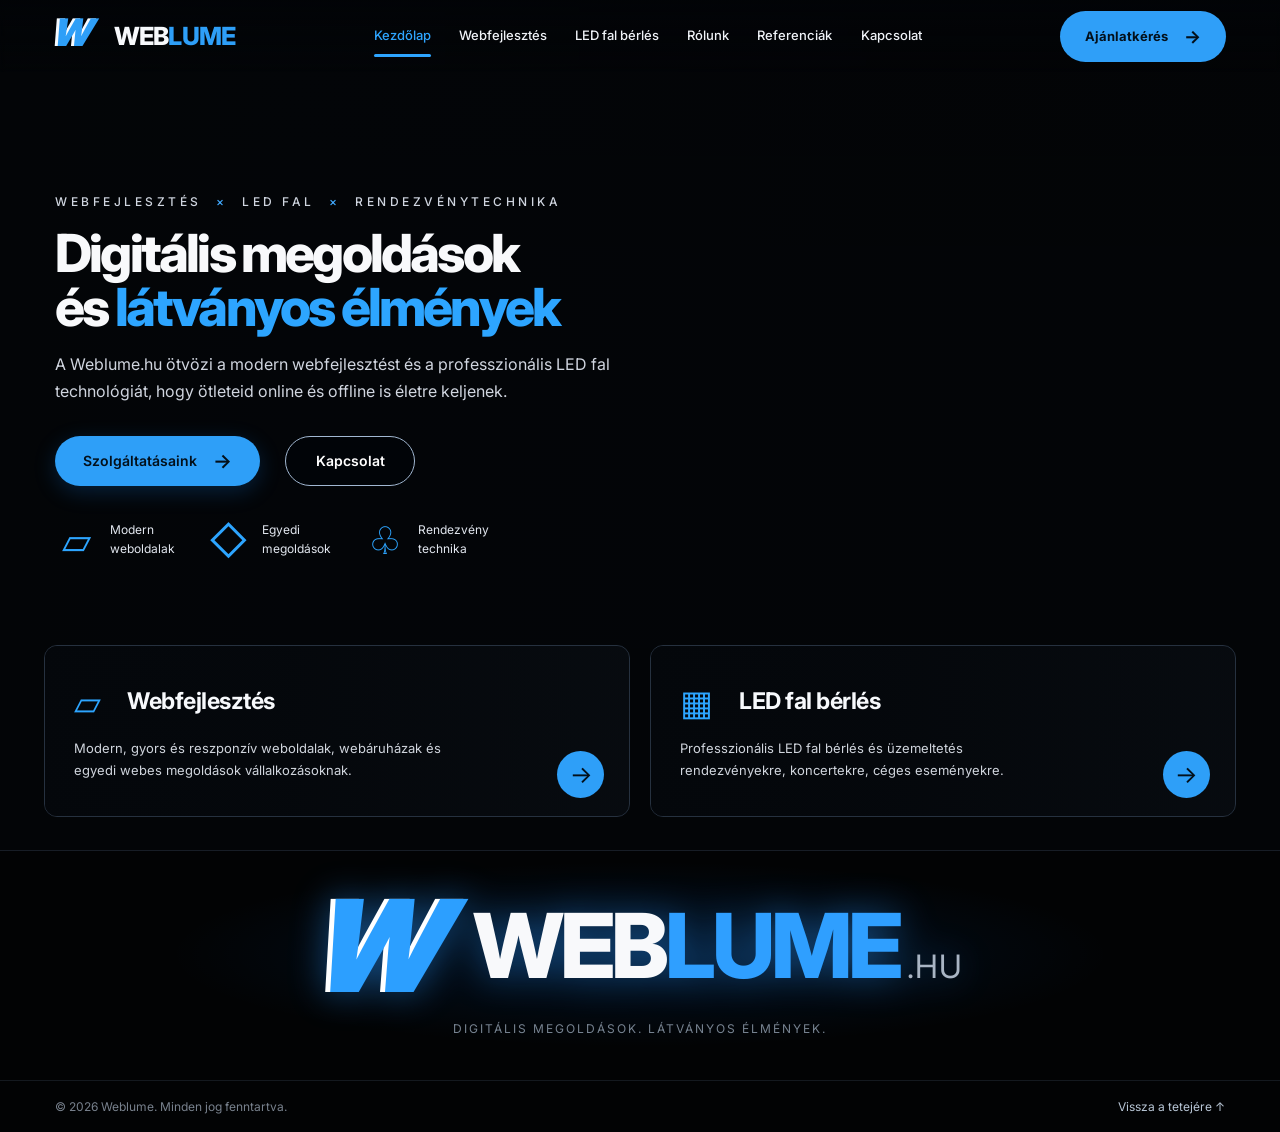
==== commit 80a0de75: "Add files via upload" ====
--- a/index.html
+++ b/index.html
@@ -3,266 +3,68 @@
 
 <head>
     <meta charset="UTF-8">
-    <meta name="viewport" content="width=device-width, initial-scale=1.0">
-
-    <title>Weblume — Webfejlesztés</title>
-
+    <meta name="viewport" content="width=device-width, initial-scale=1">
+    <meta name="theme-color" content="#05080d">
+    <meta name="description" content="Weblume — modern weboldalak, webalkalmazások és professzionális LED fal bérlés.">
+    <title>Weblume — Digitális megoldások és látványos élmények</title>
+    <link rel="preconnect" href="https://fonts.googleapis.com">
+    <link rel="preconnect" href="https://fonts.gstatic.com" crossorigin>
+    <link href="https://fonts.googleapis.com/css2?family=Inter:wght@400;500;600;700;800&display=swap" rel="stylesheet">
     <link rel="stylesheet" href="style.css">
 </head>
 
-<body id="top">
-
-    <!-- =========================
-         HEADER
-    ========================== -->
-
-    <header class="header">
-
-        <a href="index.html" class="logo">
-            Weblume<span>.</span>
-        </a>
-
-        <nav class="nav">
-
-            <a href="index.html" class="active">
-                KEZDŐLAP
+<body id="top" class="home-v2">
+    <header class="header"><a href="index.html" class="brand-logo"><span class="brand-mark">W</span><span
+                class="brand-word">WEB<span>LUME</span></span></a>
+        <nav class="nav" aria-label="Fő navigáció"><a href="index.html" class="active">Kezdőlap</a><a
+                href="weboldal-rendeles.html">Webfejlesztés</a><a href="reklam-keszites.html">LED fal bérlés</a><a
+                href="rolunk.html">Rólunk</a><a href="referenciak.html">Referenciák</a><a
+                href="kapcsolat.html">Kapcsolat</a></nav>
+        <a class="header-cta" href="ajanlatkeres.html">Ajánlatkérés <span>→</span></a><button class="menu-toggle"
+            aria-label="Menü megnyitása" aria-expanded="false">☰</button>
+    </header>
+    <main class="page">
+        <section class="home-hero">
+            <div class="hero-photo" aria-hidden="true"></div>
+            <div class="hero-content">
+                <div class="hero-eyebrow">WEBFEJLESZTÉS <span>×</span> LED FAL <span>×</span> RENDEZVÉNYTECHNIKA</div>
+                <h1>Digitális megoldások<br>és <span>látványos élmények</span></h1>
+                <p class="hero-description">A Weblume.hu ötvözi a modern webfejlesztést és a professzionális LED fal
+                    technológiát, hogy ötleteid online és offline is életre keljenek.</p>
+                <div class="hero-actions"><a class="home-btn primary" href="#szolgaltatasok">Szolgáltatásaink
+                        <span>→</span></a><a class="home-btn secondary" href="kapcsolat.html">Kapcsolat</a></div>
+                <div class="hero-highlights">
+                    <div><span class="line-icon">▱</span><span>Modern<br>weboldalak</span></div>
+                    <div><span class="line-icon">◇</span><span>Egyedi<br>megoldások</span></div>
+                    <div><span class="line-icon">♧</span><span>Rendezvény<br>technika</span></div>
+                </div>
+            </div>
+        </section>
+        <section class="home-services" id="szolgaltatasok">
+            <a class="feature-card web-card" href="weboldal-rendeles.html">
+                <div class="feature-copy"><span class="feature-icon">▱</span>
+                    <h2>Webfejlesztés</h2>
+                    <p>Modern, gyors és reszponzív weboldalak, webáruházak és egyedi webes megoldások vállalkozásoknak.
+                    </p>
+                </div><span class="feature-arrow">→</span>
             </a>
-
-            <a href="weboldal-rendeles.html">
-                WEBOLDAL RENDELÉS
+            <a class="feature-card led-card" href="reklam-keszites.html">
+                <div class="feature-copy"><span class="feature-icon">▦</span>
+                    <h2>LED fal bérlés</h2>
+                    <p>Professzionális LED fal bérlés és üzemeltetés rendezvényekre, koncertekre, céges eseményekre.</p>
+                </div><span class="feature-arrow">→</span>
             </a>
-
-            <a href="reklam-keszites">
-                REKLÁM KÉSZÍTÉS
-            </a>
-
-            <a href="referenciak.html">
-                REFERENCIÁK
-            </a>
-
-            <a href="kapcsolat.html">
-                KAPCSOLAT
-            </a>
-
-        </nav>
-
-        <div class="header-right">
-
-            <button class="lang active">
-                🇭🇺
-            </button>
-
-            <button class="lang">
-                🇬🇧
-            </button>
-
-            <span class="status">
-                <i></i>
-                ÚJ VÁLLALKOZÁS — NYITVA
-            </span>
-
-        </div>
-
-        <button
-            class="menu-toggle"
-            aria-label="Menü"
-        >
-            ☰
-        </button>
-
-    </header>
-
-
-    <main class="page">
-
-        <!-- =========================
-             HERO
-        ========================== -->
-
-        <section class="hero-home">
-
-            <div class="hero-copy">
-
-                <div class="eyebrow">
-                    SZOMBATHELY, HU
-                    <span>//</span>
-                    ÚJ VÁLLALKOZÁS
-                </div>
-
-                <h1>
-
-                    <span>
-                        KÓD. AMI
-                    </span>
-
-                    <span>
-                        MŰKÖDIK<span class="hero-dot">.</span>
-                    </span>
-
-                </h1>
-
-                <p>
-                    Szoftverfejlesztő és tesztelő vagyok.
-                    Egyedi weboldalakat, webshopokat és
-                    webalkalmazásokat készítek megrendelésre.
-                </p>
-
-                <div class="hero-actions">
-
-                    <a
-                        href="weboldal-rendeles.html"
-                        class="btn btn-primary"
-                    >
-                        WEBOLDAL RENDELÉS
-                        <span>→</span>
-                    </a>
-
-                    <a
-                        href="kapcsolat.html"
-                        class="btn btn-dark"
-                    >
-                        KAPCSOLAT
-                        <span>→</span>
-                    </a>
-
-                </div>
-
-            </div>
-
         </section>
-
-
-        <!-- =========================
-             SERVICES
-        ========================== -->
-
-        <section class="section services-section">
-
-            <div class="container">
-
-                <div class="section-title">
-
-                    <span></span>
-
-                    <p>
-                        / SZOLGÁLTATÁSOK
-                    </p>
-
-                    <span></span>
-
-                </div>
-
-
-                <div class="service-grid">
-
-
-                    <!-- CARD 01 -->
-
-                    <article class="service-card">
-
-                        <div class="num">
-                            01 / Bemutatkozó
-                        </div>
-
-                        <h2>
-                            LANDING / BEMUTATKOZÓ
-                        </h2>
-
-                        <p>
-                            Egy oldalas vagy több oldalas
-                            prezentációs weboldal —
-                            reszponzív, gyors, SEO alapokkal.
-                        </p>
-
-                        <a href="weboldal-rendeles.html">
-                            → →
-                        </a>
-
-                    </article>
-
-
-                    <!-- CARD 02 -->
-
-                    <article class="service-card">
-
-                        <div class="num">
-                            02 / Webshop
-                        </div>
-
-                        <h2>
-                            WEBSHOP / E-COMMERCE
-                        </h2>
-
-                        <p>
-                            Termékkezelés, pénztár,
-                            Stripe / Barion integráció,
-                            admin felület.
-                        </p>
-
-                        <a href="weboldal-rendeles.html">
-                            → →
-                        </a>
-
-                    </article>
-
-
-                    <!-- CARD 03 -->
-
-                    <article class="service-card">
-
-                        <div class="num">
-                            03 / Egyedi
-                        </div>
-
-                        <h2>
-                            WEBALKALMAZÁS
-                        </h2>
-
-                        <p>
-                            Belső rendszerek,
-                            foglalási felületek,
-                            dashboardok, API-k —
-                            full-stack.
-                        </p>
-
-                        <a href="weboldal-rendeles.html">
-                            → →
-                        </a>
-
-                    </article>
-
-                </div>
-
-            </div>
-
+        <section class="home-bottom">
+            <div class="bottom-brand"><span class="bottom-mark">W</span><span
+                    class="bottom-word">WEB<span>LUME</span><small>.HU</small></span></div>
+            <p>Digitális megoldások. Látványos élmények.</p>
         </section>
-
     </main>
-
-
-    <!-- =========================
-         FOOTER
-    ========================== -->
-
-    <footer class="footer">
-
-        <div class="logo">
-            Weblume<span>.</span>
-        </div>
-
-        <p>
-            © 2026 Weblume. Minden jog fenntartva.
-        </p>
-
-        <a href="#top">
-            VISSZA A TETEJÉRE ↑
-        </a>
-
-    </footer>
-
-
+    <footer class="home-footer"><span>© 2026 Weblume. Minden jog fenntartva.</span><a href="#top">Vissza a tetejére
+            ↑</a></footer>
     <script src="script.js"></script>
-
+    <script src="navigation.js"></script>
 </body>
 
 </html>
--- a/style.css
+++ b/style.css
@@ -226,7 +226,7 @@
 }
 
 /* ==================================================
-   FÅOLDALI HERO â€” WEBLUME HÃTTÃ‰RKÃ‰P
+   FÃ…ÂOLDALI HERO Ã¢â‚¬â€ WEBLUME HÃƒÂTTÃƒâ€°RKÃƒâ€°P
 ================================================== */
 
 .hero-home {
@@ -237,7 +237,7 @@
     position: relative;
     overflow: hidden;
 
-    /* A generÃ¡lt Weblume kÃ©p hÃ¡ttÃ©rkÃ©nt */
+    /* A generÃƒÂ¡lt Weblume kÃƒÂ©p hÃƒÂ¡ttÃƒÂ©rkÃƒÂ©nt */
     background-image:
         linear-gradient(
             90deg,
@@ -742,14 +742,14 @@
 }
 
 .package li {
-    color: #62686f;
-    font: 700 9px "Barlow Condensed";
-    letter-spacing: 1.7px;
+    color: #aeb4bd;
+    font: 700 10px "Barlow Condensed";
+    letter-spacing: 1.2px;
     margin: 9px 0
 }
 
 .package li:before {
-    content: "ÃƒÂ¢Ã…â€œÃ¢â‚¬Å“";
+    content: "\2713";
     color: var(--blue);
     margin-right: 8px
 }
@@ -1046,7 +1046,7 @@
 }
 
 details[open] summary:after {
-    content: "ÃƒÂ¢Ã‹â€ Ã¢â‚¬â„¢"
+    content: "\2212"
 }
 
 details p {
@@ -1382,7 +1382,7 @@
 }
 
 
-/* REKLÃƒÆ’Ã‚ÂM KÃƒÆ’Ã¢â‚¬Â°SZÃƒÆ’Ã‚ÂTÃƒÆ’Ã¢â‚¬Â°S */
+/* REKLÃƒÆ’Ã†â€™Ãƒâ€šÃ‚ÂM KÃƒÆ’Ã†â€™ÃƒÂ¢Ã¢â€šÂ¬Ã‚Â°SZÃƒÆ’Ã†â€™Ãƒâ€šÃ‚ÂTÃƒÆ’Ã†â€™ÃƒÂ¢Ã¢â€šÂ¬Ã‚Â°S */
 .ad-hero {
     min-height: 82vh;
     display: flex;
@@ -1477,7 +1477,7 @@
 }
 
 .ad-card li {
-    color: #777d87;
+    color: #b0b8c2;
     border-top: 1px solid #25282d;
     padding: 10px 0;
     font-size: .72rem;
@@ -1486,7 +1486,7 @@
 }
 
 .ad-card li:before {
-    content: "ÃƒÂ¢Ã…â€œÃ¢â‚¬Å“";
+    content: "\2713";
     color: #078cff;
     margin-right: 9px
 }
@@ -1815,7 +1815,7 @@
 
 
 /* ================================
-   AJÃƒÂNLATKÃƒâ€°RÃƒâ€°S Ã¢â‚¬â€ SIKERES KÃƒÅ“LDÃƒâ€°S
+   AJÃƒÆ’Ã‚ÂNLATKÃƒÆ’Ã¢â‚¬Â°RÃƒÆ’Ã¢â‚¬Â°S ÃƒÂ¢Ã¢â€šÂ¬Ã¢â‚¬Â SIKERES KÃƒÆ’Ã…â€œLDÃƒÆ’Ã¢â‚¬Â°S
    ================================ */
 
 body.modal-open {
@@ -1937,7 +1937,7 @@
     }
 }
 
-/* AJÃNLATKÃ‰RÃ‰S - FORM MEGJELENÃTÃ‰SE */
+/* AJÃƒÂNLATKÃƒâ€°RÃƒâ€°S - FORM MEGJELENÃƒÂTÃƒâ€°SE */
 
 .quote-form {
     opacity: 1 !important;
@@ -1945,8 +1945,8 @@
 }
 
 /* ==================================================
-   WEBLUME â€” VÃ‰GLEGES FÅOLDALI HERO
-   A HTML-ben lÃ©vÅ‘ hero hÃ¡ttÃ©rstÃ­lust is felÃ¼lÃ­rja.
+   WEBLUME Ã¢â‚¬â€ VÃƒâ€°GLEGES FÃ…ÂOLDALI HERO
+   A HTML-ben lÃƒÂ©vÃ…â€˜ hero hÃƒÂ¡ttÃƒÂ©rstÃƒÂ­lust is felÃƒÂ¼lÃƒÂ­rja.
 ================================================== */
 
 .hero-home {
@@ -1993,7 +1993,7 @@
         ) !important;
 }
 
-/* A kÃ©k sweep animÃ¡ciÃ³ ne takarja el a fotÃ³t. */
+/* A kÃƒÂ©k sweep animÃƒÂ¡ciÃƒÂ³ ne takarja el a fotÃƒÂ³t. */
 .hero-home::before {
     display: none !important;
 }
@@ -2173,6 +2173,182 @@
     .ad-hero .container { margin: 0; transform: none; }
 }
 
+/* Mobile layout refinements */
+@media (max-width: 800px) {
+    .header {
+        height: 64px;
+        padding: 0 18px;
+        background: rgba(5, 6, 8, .96);
+    }
+
+    .logo { font-size: 25px; }
+
+    .header-right {
+        right: 58px;
+        gap: 0;
+    }
+
+    .header-right .lang {
+        width: 34px;
+        height: 42px;
+        font-size: 17px;
+    }
+
+    .menu-toggle {
+        width: 40px;
+        height: 42px;
+        display: grid;
+        place-items: center;
+        font-size: 23px;
+        cursor: pointer;
+    }
+
+    .nav.mobile-open {
+        top: 64px;
+        padding: 12px 18px 20px;
+        gap: 0;
+        background: rgba(7, 9, 12, .98);
+        box-shadow: 0 18px 35px rgba(0, 0, 0, .35);
+    }
+
+    .nav.mobile-open a {
+        padding: 15px 4px;
+        border-bottom: 1px solid rgba(255, 255, 255, .08);
+        color: #c7cbd1;
+        font-size: 13px;
+        letter-spacing: 2px;
+    }
+
+    .nav.mobile-open a:last-child { border-bottom: 0; }
+    .nav.mobile-open a.active { color: #fff; }
+
+    .page { padding-top: 64px; }
+
+    .hero-home {
+        min-height: min(760px, calc(100svh - 64px)) !important;
+        min-height: min(760px, calc(100vh - 64px)) !important;
+        padding: 86px 22px 54px !important;
+        align-items: center !important;
+        background-position: 62% center !important;
+        background-image:
+            linear-gradient(90deg, rgba(3, 5, 7, .93), rgba(3, 5, 7, .73) 65%, rgba(3, 5, 7, .42)),
+            linear-gradient(0deg, rgba(3, 5, 7, .72), transparent 65%),
+            url("weblume-home-hero.png") !important;
+    }
+
+    .hero-copy .eyebrow {
+        margin-bottom: 22px !important;
+        font-size: 10px !important;
+        letter-spacing: 2.5px !important;
+    }
+
+    .hero-copy h1 {
+        font-size: clamp(64px, 13vw, 90px) !important;
+        line-height: .86 !important;
+        margin-bottom: 24px !important;
+    }
+
+    .hero-copy p {
+        max-width: 470px !important;
+        font-size: 15px !important;
+        line-height: 1.65 !important;
+    }
+
+    .hero-actions {
+        width: 100%;
+        max-width: 380px !important;
+        gap: 11px !important;
+        margin-top: 27px !important;
+    }
+
+    .hero-actions .btn {
+        width: 100% !important;
+        min-height: 52px !important;
+        justify-content: space-between !important;
+        padding: 0 18px !important;
+    }
+
+    .section {
+        padding: 72px 20px;
+    }
+
+    .section-title { gap: 12px; margin-bottom: 30px; }
+    .section-title p { font-size: 9px; letter-spacing: 3px; white-space: nowrap; }
+
+    .service-grid,
+    .refs-grid,
+    .contact-layout,
+    .package-grid,
+    .option-grid,
+    .style-grid,
+    .calc-layout,
+    .process-grid {
+        gap: 14px;
+    }
+
+    .service-card,
+    .ref-card,
+    .package-card,
+    .option-card,
+    .style-card,
+    .contact-card,
+    .process-card {
+        border-radius: 4px;
+    }
+
+    .order-hero {
+        min-height: 680px;
+        padding: 112px 20px 48px;
+        background-position: 60% center;
+    }
+
+    .order-desc { margin-top: 32px; }
+    .ad-hero { padding: 100px 20px 52px; }
+
+    .btn { min-height: 50px; }
+
+    input, select, textarea {
+        min-height: 48px;
+        font-size: 16px;
+    }
+
+    textarea { min-height: 140px; }
+
+    .footer {
+        padding: 24px 20px;
+        flex-direction: column;
+        align-items: flex-start;
+    }
+}
+
+@media (max-width: 450px) {
+    .header { padding: 0 14px; }
+    .logo { font-size: 23px; }
+    .hero-home { padding-left: 18px !important; padding-right: 18px !important; }
+
+    .hero-copy .eyebrow {
+        letter-spacing: 1.8px !important;
+        font-size: 9px !important;
+    }
+
+    .hero-copy h1 {
+        font-size: clamp(58px, 13.2vw, 72px) !important;
+        letter-spacing: -.045em !important;
+    }
+
+    .hero-copy p { font-size: 14px !important; }
+    .section { padding: 60px 18px; }
+
+    .order-hero h1,
+    .order-shadow { font-size: clamp(54px, 15vw, 68px); }
+
+    .contact-layout h1 { font-size: clamp(58px, 16vw, 72px); }
+
+    .quote-form,
+    .calc-panel,
+    .cta-box { padding-left: 18px; padding-right: 18px; }
+}
+
 .ad-hero,
 .ad-dark-section {
     background-image:
@@ -2217,8 +2393,8 @@
 }
 
 /* ==================================================
-   WEBLUME FÅOLDAL â€” HERO SZÃ–VEG A GENERÃLT MINTA SZERINT
-   A HTML vÃ¡ltoztatÃ¡sa nÃ©lkÃ¼l
+   WEBLUME FÃ…ÂOLDAL Ã¢â‚¬â€ HERO SZÃƒâ€“VEG A GENERÃƒÂLT MINTA SZERINT
+   A HTML vÃƒÂ¡ltoztatÃƒÂ¡sa nÃƒÂ©lkÃƒÂ¼l
 ================================================== */
 
 .hero-home {
@@ -2269,7 +2445,7 @@
     margin-top: 15px !important;
 }
 
-/* FelsÅ‘ kis sor: SZOMBATHELY, HU // ÃšJ VÃLLALKOZÃS */
+/* FelsÃ…â€˜ kis sor: SZOMBATHELY, HU // ÃƒÅ¡J VÃƒÂLLALKOZÃƒÂS */
 .hero-copy .eyebrow {
     display: flex !important;
     align-items: center !important;
@@ -2293,7 +2469,7 @@
     letter-spacing: 2px !important;
 }
 
-/* FÅ‘cÃ­m */
+/* FÃ…â€˜cÃƒÂ­m */
 .hero-copy h1 {
     margin: 0 0 28px !important;
     max-width: 650px !important;
@@ -2318,7 +2494,7 @@
     margin-top: .14em !important;
 }
 
-/* A mÃ¡sodik sor kÃ©k, ahogy a generÃ¡lt mintakÃ©pen */
+/* A mÃƒÂ¡sodik sor kÃƒÂ©k, ahogy a generÃƒÂ¡lt mintakÃƒÂ©pen */
 .hero-copy h1 > span:nth-child(2) {
     color: var(--blue) !important;
 }
@@ -2327,7 +2503,7 @@
     color: var(--blue) !important;
 }
 
-/* LeÃ­rÃ¡s */
+/* LeÃƒÂ­rÃƒÂ¡s */
 .hero-copy p {
     max-width: 570px !important;
     margin: 0 !important;
@@ -2482,8 +2658,8 @@
 }
 
 /* =========================================================
-   REFERENCIA OLDAL — FELSŐ BLOKK VÉGLEGES JAVÍTÁS
-   A nagy sötét keretes dobozt megszünteti.
+   REFERENCIA OLDAL â€” FELSÅ BLOKK VÃ‰GLEGES JAVÃTÃS
+   A nagy sÃ¶tÃ©t keretes dobozt megszÃ¼nteti.
    ========================================================= */
 
 body.refs-page .refs-main {
@@ -2491,7 +2667,7 @@
     padding-top: 105px !important;
 }
 
-/* nincs külön panel, a háttér folyamatos marad */
+/* nincs kÃ¼lÃ¶n panel, a hÃ¡ttÃ©r folyamatos marad */
 body.refs-page .refs-head {
     position: relative;
     min-height: 390px;
@@ -2507,7 +2683,7 @@
     box-shadow: none !important;
 }
 
-/* finom háttérfény, nem a szöveg mögött */
+/* finom hÃ¡ttÃ©rfÃ©ny, nem a szÃ¶veg mÃ¶gÃ¶tt */
 body.refs-page .refs-head::before {
     content: "";
     position: absolute;
@@ -2541,7 +2717,7 @@
     );
 }
 
-/* felső kis cím */
+/* felsÅ‘ kis cÃ­m */
 body.refs-page .refs-kicker {
     position: relative;
     display: block;
@@ -2552,7 +2728,7 @@
     text-shadow: none !important;
 }
 
-/* nagy cím */
+/* nagy cÃ­m */
 body.refs-page .refs-head h1 {
     position: relative;
     margin: 0 !important;
@@ -2563,13 +2739,13 @@
     text-shadow: 0 10px 35px rgba(0,0,0,.55) !important;
 }
 
-/* csak a második sor kék */
+/* csak a mÃ¡sodik sor kÃ©k */
 body.refs-page .refs-head h1 span {
     color: #008cff !important;
     text-shadow: 0 8px 35px rgba(0,0,0,.35) !important;
 }
 
-/* jobb oldali leírás */
+/* jobb oldali leÃ­rÃ¡s */
 body.refs-page .refs-head > p {
     position: relative;
     max-width: 360px;
@@ -2588,12 +2764,12 @@
     font: 600 16px/1.5 Inter, Arial, sans-serif !important;
 }
 
-/* a kép már ne közvetlenül a cím alá tapadjon */
+/* a kÃ©p mÃ¡r ne kÃ¶zvetlenÃ¼l a cÃ­m alÃ¡ tapadjon */
 body.refs-page .ref-list {
     margin-top: 0 !important;
 }
 
-/* desktop: a referencia kép kerete is egységesebb */
+/* desktop: a referencia kÃ©p kerete is egysÃ©gesebb */
 body.refs-page .ref-card {
     border-color: rgba(255,255,255,.10);
 }
@@ -2662,9 +2838,9 @@
 }
 
 /* =========================================================
-   REFERENCIÁK — KOMPAKT FELSŐ RÉSZ
-   A 2026-10-02-i képernyőkép alapján:
-   kisebb felső tér + cím közelebb a képhez.
+   REFERENCIÃK â€” KOMPAKT FELSÅ RÃ‰SZ
+   A 2026-10-02-i kÃ©pernyÅ‘kÃ©p alapjÃ¡n:
+   kisebb felsÅ‘ tÃ©r + cÃ­m kÃ¶zelebb a kÃ©phez.
    ========================================================= */
 
 body.refs-page .refs-main {
@@ -2672,7 +2848,7 @@
     padding-bottom: 90px !important;
 }
 
-/* A felső blokk ne legyen magas */
+/* A felsÅ‘ blokk ne legyen magas */
 body.refs-page .refs-head {
     min-height: 0 !important;
     height: auto !important;
@@ -2683,13 +2859,13 @@
     gap: 55px !important;
 }
 
-/* Kék vonal is rövidebb legyen */
+/* KÃ©k vonal is rÃ¶videbb legyen */
 body.refs-page .refs-head::after {
     top: 35px !important;
     height: 220px !important;
 }
 
-/* Cím mérete és sortávolsága */
+/* CÃ­m mÃ©rete Ã©s sortÃ¡volsÃ¡ga */
 body.refs-page .refs-head h1 {
     font-size: clamp(72px, 8vw, 132px) !important;
     line-height: .74 !important;
@@ -2700,19 +2876,19 @@
     margin-bottom: 19px !important;
 }
 
-/* Jobb oldali szöveg ne legyen túl magasan */
+/* Jobb oldali szÃ¶veg ne legyen tÃºl magasan */
 body.refs-page .refs-head > p {
     margin-top: 0 !important;
     font-size: 14px !important;
     line-height: 1.65 !important;
 }
 
-/* A projektkép közvetlenebbül kövesse a fejlécet */
+/* A projektkÃ©p kÃ¶zvetlenebbÃ¼l kÃ¶vesse a fejlÃ©cet */
 body.refs-page .ref-list {
     margin-top: 0 !important;
 }
 
-/* Első kép ne legyen túl magas */
+/* ElsÅ‘ kÃ©p ne legyen tÃºl magas */
 body.refs-page .ref-image {
     height: clamp(280px, 36vw, 500px) !important;
 }
@@ -2788,3 +2964,255 @@
         font-size: clamp(44px, 12vw, 60px) !important;
     }
 }
+
+/* Final mobile polish; kept last so it wins over page-specific legacy rules. */
+@media (max-width: 800px) {
+    .header { height: 64px; padding: 0 18px; background: rgba(5, 6, 8, .96); }
+    .logo { font-size: 25px; }
+    .header-right { right: 58px; gap: 0; }
+    .header-right .lang { width: 34px; height: 42px; font-size: 17px; }
+    .menu-toggle { width: 40px; height: 42px; display: grid; place-items: center; cursor: pointer; }
+    .page { padding-top: 64px; }
+    .nav.mobile-open {
+        top: 64px; padding: 12px 18px 20px; gap: 0;
+        background: rgba(7, 9, 12, .98); box-shadow: 0 18px 35px rgba(0, 0, 0, .35);
+    }
+    .nav.mobile-open a {
+        padding: 15px 4px; border-bottom: 1px solid rgba(255, 255, 255, .08);
+        color: #c7cbd1; font-size: 13px; letter-spacing: 2px;
+    }
+    .nav.mobile-open a:last-child { border-bottom: 0; }
+    .nav.mobile-open a.active { color: #fff; }
+    .hero-home {
+        min-height: min(760px, calc(100vh - 64px)) !important;
+        padding: 82px 22px 52px !important; align-items: center !important;
+        background-position: 62% center !important;
+        background-image:
+            linear-gradient(90deg, rgba(3, 5, 7, .93), rgba(3, 5, 7, .73) 65%, rgba(3, 5, 7, .42)),
+            linear-gradient(0deg, rgba(3, 5, 7, .72), transparent 65%),
+            url("weblume-home-hero.png") !important;
+    }
+    .hero-copy .eyebrow { margin-bottom: 22px !important; font-size: 10px !important; letter-spacing: 2.5px !important; }
+    .hero-copy h1 { font-size: clamp(64px, 13vw, 90px) !important; line-height: .86 !important; margin-bottom: 24px !important; }
+    .hero-copy p { max-width: 470px !important; font-size: 15px !important; line-height: 1.65 !important; }
+    .hero-actions { width: 100%; max-width: 380px !important; gap: 11px !important; margin-top: 27px !important; }
+    .hero-actions .btn { width: 100% !important; min-height: 52px !important; justify-content: space-between !important; padding: 0 18px !important; }
+    .section { padding: 68px 20px; }
+    .section-title { gap: 12px; margin-bottom: 30px; }
+    .section-title p { font-size: 9px; letter-spacing: 3px; white-space: nowrap; }
+    .service-grid, .refs-grid, .contact-layout, .package-grid, .option-grid,
+    .style-grid, .calc-layout, .process-grid { gap: 14px; }
+    .order-hero { min-height: 680px; padding: 108px 20px 48px; background-position: 60% center; }
+    .order-desc { margin-top: 32px; }
+    .ad-hero { padding: 100px 20px 52px; }
+    input, select, textarea { min-height: 48px; font-size: 16px; }
+    textarea { min-height: 140px; }
+    .footer { padding: 24px 20px; flex-direction: column; align-items: flex-start; }
+}
+
+@media (max-width: 450px) {
+    .header { padding: 0 14px; }
+    .logo { font-size: 23px; }
+    .hero-home { padding-left: 18px !important; padding-right: 18px !important; }
+    .hero-copy .eyebrow { font-size: 9px !important; letter-spacing: 1.8px !important; }
+    .hero-copy h1 { font-size: clamp(58px, 13.2vw, 72px) !important; letter-spacing: -.045em !important; }
+    .hero-copy p { font-size: 14px !important; }
+    .section { padding: 58px 18px; }
+    .order-hero h1, .order-shadow { font-size: clamp(54px, 15vw, 68px); }
+    .contact-layout h1 { font-size: clamp(58px, 16vw, 72px); }
+}
+
+
+/* Weblume landing page redesign, isolated from the existing inner pages */
+body.home-v2{background:#030507;color:#f7f9fc;font-family:Inter,Arial,sans-serif}body.home-v2:before{display:none}
+body.home-v2 .header{height:72px;padding:0 4.2%;gap:30px;position:absolute;background:linear-gradient(180deg,rgba(2,4,7,.88),rgba(2,4,7,.12));border:0;backdrop-filter:blur(3px)}
+body.home-v2 .brand-logo{display:flex;align-items:center;gap:12px;flex-shrink:0;text-decoration:none}
+body.home-v2 .brand-mark{width:54px;height:38px;display:grid;place-items:center;font-size:41px;line-height:1;font-weight:900;font-style:italic;color:#2ca5ff;transform:skew(-9deg)}
+body.home-v2 .brand-word{color:#fff;font-size:26px;font-weight:800;letter-spacing:1px;white-space:nowrap}body.home-v2 .brand-word span{color:#2f9cff}
+body.home-v2 .nav{display:flex;align-items:center;justify-content:center;gap:clamp(16px,2.2vw,36px);margin:0 auto}
+body.home-v2 .nav a{position:relative;color:#f0f3f8;font:500 13px/1.2 Inter,Arial,sans-serif;letter-spacing:0;white-space:nowrap;padding:11px 0}
+body.home-v2 .nav a:hover,body.home-v2 .nav a.active{color:#2ea5ff}body.home-v2 .nav a.active:after{content:"";position:absolute;height:3px;background:#2ea5ff;bottom:-2px;left:0;right:0;border-radius:2px}
+body.home-v2 .header-cta{display:flex;align-items:center;gap:16px;background:#2f9ff8;color:#03101b;padding:15px 25px;border-radius:28px;font-size:13px;font-weight:700;white-space:nowrap}
+body.home-v2 .header-cta span{font-size:18px}body.home-v2 .menu-toggle{display:none}body.home-v2 .page{padding-top:0}
+body.home-v2 .home-hero{min-height:550px;height:min(72vh,680px);max-height:700px;position:relative;display:flex;align-items:center;overflow:hidden;padding:100px 4.3% 25px;isolation:isolate}
+body.home-v2 .hero-photo{position:absolute;inset:0;z-index:-2;background:url("assets/hero-stage.jpg") center 43%/cover no-repeat}
+body.home-v2 .home-hero:before{content:"";position:absolute;inset:0;z-index:-1;background:linear-gradient(90deg,#030507 0%,rgba(3,5,8,.97) 23%,rgba(3,5,8,.82) 42%,rgba(3,5,8,.2) 70%,rgba(3,5,8,.06)),linear-gradient(0deg,#030507 0%,transparent 27%,rgba(0,0,0,.15))}
+body.home-v2 .hero-content{width:min(780px,59%);position:relative;z-index:1;padding-top:30px}
+body.home-v2 .hero-eyebrow{color:#d0d6e0;font-size:12px;letter-spacing:3.5px;font-weight:500;margin-bottom:18px;white-space:nowrap}body.home-v2 .hero-eyebrow span{color:#42aaff;padding:0 8px}
+body.home-v2 .hero-content h1{font-family:Inter,Arial,sans-serif;font-weight:800;font-size:clamp(43px,4.1vw,66px);line-height:1.02;letter-spacing:-2.8px;margin:0 0 17px;color:#f8f9fb}
+body.home-v2 .hero-content h1 span{color:#2da5ff}body.home-v2 .hero-description{max-width:590px;color:#d0d5df;font-size:16px;line-height:1.65;margin:0}
+body.home-v2 .hero-actions{display:flex;gap:20px;margin-top:23px;align-items:center}
+body.home-v2 .home-btn{min-height:50px;display:inline-flex;align-items:center;justify-content:center;gap:16px;padding:0 28px;border-radius:28px;font-size:14px;font-weight:600;transition:transform .2s}
+body.home-v2 .home-btn:hover{transform:translateY(-2px)}body.home-v2 .home-btn.primary{background:#2e9ff8;color:#03101b;box-shadow:0 6px 22px #168bff35}body.home-v2 .home-btn.primary span{font-size:20px}
+body.home-v2 .home-btn.secondary{border:1px solid #a1b7d1;color:#fff;background:#02060a70;min-width:130px}
+body.home-v2 .hero-highlights{display:flex;gap:32px;margin-top:35px}body.home-v2 .hero-highlights>div{display:flex;align-items:center;gap:12px;color:#e2e7ef;font-size:12px;line-height:1.55}
+body.home-v2 .line-icon{color:#2da5ff;font-size:38px;line-height:1;width:43px;text-align:center}
+body.home-v2 .home-services{display:grid;grid-template-columns:1fr 1fr;gap:20px;padding:0 3.45% 33px;margin-top:-3px}
+body.home-v2 .feature-card{min-height:172px;position:relative;overflow:hidden;display:flex;align-items:center;padding:27px 29px;border:1px solid #26313f;border-radius:13px;background:#090d12;isolation:isolate;transition:border-color .25s,transform .25s}
+body.home-v2 .feature-card:hover{transform:translateY(-3px);border-color:#2da5ff}body.home-v2 .feature-card:before{content:"";position:absolute;inset:0;z-index:-2;background-size:cover;background-position:center;opacity:.75;transition:transform .5s}
+body.home-v2 .feature-card:hover:before{transform:scale(1.04)}body.home-v2 .web-card:before{background-image:url("assets/webdev-card.jpg")}body.home-v2 .led-card:before{background-image:url("assets/led-card.jpg")}
+body.home-v2 .feature-card:after{content:"";position:absolute;inset:0;z-index:-1;background:linear-gradient(90deg,rgba(4,7,11,.98),rgba(4,7,11,.9) 40%,rgba(4,7,11,.35))}
+body.home-v2 .feature-copy{max-width:490px}body.home-v2 .feature-icon{display:inline-block;color:#2da5ff;font-size:35px;vertical-align:middle;margin-right:22px}
+body.home-v2 .feature-card h2{display:inline-block;vertical-align:middle;font:700 23px/1.2 Inter,Arial,sans-serif;margin:0;letter-spacing:-.5px}
+body.home-v2 .feature-card p{color:#d0d5dd;font-size:13px;line-height:1.7;max-width:390px;margin-top:14px}
+body.home-v2 .feature-arrow{position:absolute;right:25px;bottom:18px;width:47px;height:47px;border-radius:50%;background:#2e9ff8;color:#03101b;display:grid;place-items:center;font-size:24px}
+body.home-v2 .home-bottom{border-top:1px solid #171d26;min-height:230px;display:flex;flex-direction:column;align-items:center;justify-content:center;padding:20px;background:radial-gradient(ellipse at 50% 45%,rgba(0,115,255,.12),transparent 52%),#020304}
+body.home-v2 .bottom-brand{display:flex;align-items:center;gap:22px;filter:drop-shadow(0 0 18px rgba(40,151,255,.45))}
+body.home-v2 .bottom-mark{font-size:clamp(70px,10vw,130px);line-height:.8;font-weight:900;font-style:italic;color:#2c9fff;text-shadow:-5px 0 #fff;transform:skew(-9deg)}
+body.home-v2 .bottom-word{color:#f8f9fb;font-size:clamp(42px,7vw,92px);font-weight:800;letter-spacing:-4px;line-height:1}body.home-v2 .bottom-word span{color:#2f9fff}
+body.home-v2 .bottom-word small{font-size:.36em;font-weight:400;letter-spacing:1px;color:#a9b5c4;margin-left:8px}
+body.home-v2 .home-bottom p{margin-top:24px;color:#778391;font-size:12px;letter-spacing:2px;text-transform:uppercase}
+body.home-v2 .home-footer{display:flex;justify-content:space-between;gap:20px;padding:18px 4.3%;border-top:1px solid #14191f;color:#78818d;font-size:12px;background:#020304}body.home-v2 .home-footer a{color:#b8c6d6}
+@media(max-width:1100px){body.home-v2 .header{padding:0 3%;gap:18px}body.home-v2 .brand-word{font-size:22px}body.home-v2 .nav{gap:15px}body.home-v2 .nav a{font-size:12px}body.home-v2 .hero-content{width:65%}body.home-v2 .hero-content h1{font-size:clamp(42px,5vw,58px)}}
+@media(max-width:800px){body.home-v2 .header{position:absolute;height:68px;padding:0 20px;background:rgba(3,5,8,.9);gap:12px}body.home-v2 .header-cta{display:none}body.home-v2 .menu-toggle{display:grid;place-items:center;margin-left:auto;width:42px;height:42px;color:#fff;font-size:25px;border:0;background:transparent;cursor:pointer}
+body.home-v2 .nav{display:none;position:absolute;left:0;right:0;top:68px;padding:10px 22px 20px;margin:0;flex-direction:column;align-items:stretch;gap:0;background:rgba(3,6,10,.98);border-bottom:1px solid #1a2a3b}
+body.home-v2 .nav.mobile-open{display:flex}body.home-v2 .nav a{padding:14px 2px;border-bottom:1px solid #18202a;font-size:14px}body.home-v2 .nav a.active:after{display:none}
+body.home-v2 .home-hero{height:auto;min-height:650px;padding:115px 24px 48px}body.home-v2 .hero-photo{background-position:61% center}body.home-v2 .home-hero:before{background:linear-gradient(90deg,rgba(3,5,8,.94),rgba(3,5,8,.73) 75%,rgba(3,5,8,.5)),linear-gradient(0deg,#030507,transparent 45%)}
+body.home-v2 .hero-content{width:100%;max-width:650px;padding-top:0}body.home-v2 .hero-eyebrow{font-size:9px;letter-spacing:2px;white-space:normal;line-height:1.8}
+body.home-v2 .hero-content h1{font-size:clamp(39px,8.3vw,62px);letter-spacing:-1.8px}body.home-v2 .hero-description{font-size:15px}
+body.home-v2 .hero-highlights{gap:20px;flex-wrap:wrap;margin-top:30px}body.home-v2 .hero-highlights>div{font-size:11px;gap:8px}body.home-v2 .line-icon{width:34px;font-size:31px}
+body.home-v2 .home-services{grid-template-columns:1fr;padding:0 20px 28px;gap:14px}body.home-v2 .feature-card{min-height:160px}body.home-v2 .home-bottom{min-height:190px}body.home-v2 .home-footer{padding:18px 20px}}
+@media(max-width:480px){body.home-v2 .brand-word{font-size:21px}body.home-v2 .brand-mark{font-size:33px;width:38px}body.home-v2 .home-hero{min-height:660px;padding:105px 19px 42px}
+body.home-v2 .hero-content h1{font-size:clamp(36px,9.5vw,47px);letter-spacing:-1.5px}body.home-v2 .hero-description{font-size:14px}body.home-v2 .hero-actions{flex-wrap:wrap;gap:10px}
+body.home-v2 .home-btn{min-height:47px;padding:0 19px;font-size:13px}body.home-v2 .hero-highlights{gap:14px}body.home-v2 .hero-highlights>div{flex:1 1 28%;align-items:flex-start}
+body.home-v2 .feature-card{padding:21px 18px;min-height:175px}body.home-v2 .feature-card h2{font-size:19px}body.home-v2 .feature-icon{font-size:29px;margin-right:12px}
+body.home-v2 .feature-card p{font-size:12px;max-width:290px;padding-right:25px}body.home-v2 .feature-arrow{right:13px;bottom:13px;width:38px;height:38px}
+body.home-v2 .bottom-brand{gap:12px}body.home-v2 .bottom-word{letter-spacing:-2px}body.home-v2 .bottom-mark{font-size:64px}body.home-v2 .home-bottom p{text-align:center;font-size:9px;letter-spacing:1.4px}
+body.home-v2 .home-footer{flex-direction:column;align-items:flex-start;font-size:11px}}
+
+
+/* =========================================================
+   WEBLUME — UNIFIED BLUE / BLACK DESIGN SYSTEM (ALL PAGES)
+   ========================================================= */
+:root{--blue:#2e9ff8;--blue2:#147bd0;--bg:#030609;--panel:#0a0f16;--line:#243141;--white:#f5f8fc;--muted:#aeb8c6}
+body.inner-page{padding-top:0;background:#030609;color:#f5f8fc;font-family:Inter,Arial,sans-serif;background-image:radial-gradient(ellipse at 80% 0%,rgba(27,115,207,.12),transparent 38%)}
+body.inner-page:before{display:none}
+body.inner-page .site-header{position:sticky;top:0;height:72px;padding:0 4.2%;display:flex;gap:28px;background:rgba(3,6,10,.88);border-bottom:1px solid rgba(255,255,255,.08);backdrop-filter:blur(18px);z-index:100}
+body.inner-page .brand-logo,body.home-v2 .brand-logo{display:flex;align-items:center;gap:12px;white-space:nowrap;text-decoration:none}
+body.inner-page .brand-mark,body.home-v2 .brand-mark{display:inline-block;font-size:38px;line-height:.8;font-weight:900;font-style:italic;letter-spacing:-6px;color:#2e9ff8;text-shadow:-3px 0 #f7fbff;transform:skew(-10deg);width:48px}
+body.inner-page .brand-word,body.home-v2 .brand-word{font-size:25px;font-weight:800;letter-spacing:-.8px;color:#f7f9fc}
+body.inner-page .brand-word span,body.home-v2 .brand-word span{color:#2e9ff8}
+body.inner-page .nav{display:flex;align-items:center;justify-content:center;gap:clamp(13px,2.5vw,38px);margin:0 auto}
+body.inner-page .nav a{position:relative;color:#d5dce6;font:500 13px/1 Inter,Arial,sans-serif;letter-spacing:0;text-transform:none;white-space:nowrap;padding:28px 0;transition:color .2s}
+body.inner-page .nav a:hover,body.inner-page .nav a.active{color:#36a7ff}
+body.inner-page .nav a.active:after{content:"";position:absolute;left:0;right:0;bottom:16px;height:2px;background:#2e9ff8}
+body.inner-page .header-cta{display:inline-flex;align-items:center;justify-content:center;gap:12px;padding:14px 24px;border-radius:30px;background:#2e9ff8;color:#06101a;font-size:13px;font-weight:700;white-space:nowrap;transition:transform .2s,background .2s}
+body.inner-page .header-cta:hover{background:#58b5ff;transform:translateY(-1px)}
+body.inner-page .menu-toggle{display:none;border:0;background:none;color:#fff;font-size:27px;cursor:pointer}
+body.inner-page .page{padding-top:0;min-height:calc(100vh - 140px)}
+body.inner-page .section{padding:84px 5.2%}
+body.inner-page .container{max-width:1380px;width:100%}
+body.inner-page h1,body.inner-page h2,body.inner-page h3{font-family:Inter,Arial,sans-serif;letter-spacing:-.045em}
+body.inner-page .eyebrow,body.inner-page .order-label,body.inner-page .refs-kicker{font:600 11px/1.6 Inter,Arial,sans-serif;letter-spacing:3.4px;color:#aebed0}
+body.inner-page .eyebrow span{color:#2e9ff8;margin:0 8px}
+body.inner-page .btn,body.inner-page .home-btn{min-height:48px;padding:0 24px;border-radius:28px;display:inline-flex;align-items:center;justify-content:center;gap:12px;font:600 13px/1 Inter,Arial,sans-serif;letter-spacing:0;text-transform:none;text-decoration:none;transition:transform .2s,background .2s,border-color .2s}
+body.inner-page .btn-primary,body.inner-page .home-btn.primary{background:#2e9ff8;border-color:#2e9ff8;color:#06101a;box-shadow:0 8px 30px rgba(46,159,248,.14)}
+body.inner-page .btn-primary:hover,body.inner-page .home-btn.primary:hover{background:#55b4ff;transform:translateY(-2px)}
+body.inner-page .btn-dark,body.inner-page .home-btn.secondary{background:rgba(6,11,18,.7);border:1px solid #60758c;color:#f2f6fb}
+body.inner-page .btn-dark:hover,body.inner-page .home-btn.secondary:hover{border-color:#2e9ff8;color:#fff;transform:translateY(-2px)}
+body.inner-page .section-title{gap:16px;margin-bottom:34px}
+body.inner-page .section-title span{background:rgba(255,255,255,.13)}
+body.inner-page .section-title p{font:600 10px/1 Inter,Arial,sans-serif;letter-spacing:3px;color:#7f90a4}
+body.inner-page .footer,body.inner-page .home-footer{background:#020406;border-top:1px solid #17202c;color:#8290a0}
+body.inner-page .home-footer{display:flex;justify-content:space-between;align-items:center;gap:20px;padding:22px 5.2%;font-size:12px}
+body.inner-page .home-footer div{display:flex;gap:22px}body.inner-page .home-footer a{color:#c6d2df}body.inner-page .home-footer a:hover{color:#2e9ff8}
+/* Inner page hero */
+body.inner-page .inner-hero{min-height:470px;position:relative;display:flex;align-items:center;overflow:hidden;padding:90px 5.2%;background:radial-gradient(ellipse at 75% 40%,rgba(20,117,217,.23),transparent 40%),linear-gradient(110deg,#030609 8%,#07101c 60%,#05080c)}
+body.inner-page .inner-hero:after{content:"";position:absolute;inset:0;pointer-events:none;background:linear-gradient(90deg,rgba(3,6,9,.1),rgba(3,6,9,.15)),linear-gradient(0deg,#030609 0%,transparent 35%)}
+body.inner-page .inner-hero-copy{position:relative;z-index:1;max-width:900px}
+body.inner-page .inner-hero h1{font-size:clamp(44px,7vw,86px);font-weight:800;line-height:.99;margin:20px 0;color:#f6f8fb;letter-spacing:-.065em}
+body.inner-page .inner-hero h1 span{color:#2e9ff8}
+body.inner-page .inner-hero p{max-width:690px;color:#c0cbd8;font-size:16px;line-height:1.8}
+body.inner-page .inner-hero .hero-actions{display:flex;gap:12px;flex-wrap:wrap;margin-top:28px}
+body.inner-page .inner-hero.compact{min-height:310px;padding-top:70px;padding-bottom:55px}
+body.inner-page .inner-hero.compact h1{font-size:clamp(42px,6vw,68px)}
+/* Existing order / advertising / contact / reference content */
+body.inner-page .order-hero,body.inner-page .ad-hero{position:relative;overflow:hidden;padding:95px 5.2% 75px;background:radial-gradient(ellipse at 80% 35%,rgba(27,126,230,.2),transparent 38%),linear-gradient(110deg,#030609,#091321 72%,#04070b);min-height:410px}
+body.inner-page .order-inner,body.inner-page .ad-hero .container{max-width:1380px;margin:auto;position:relative;z-index:2}
+body.inner-page .order-hero h1,body.inner-page .ad-hero h1{font-size:clamp(48px,7vw,86px);line-height:1;font-weight:800;letter-spacing:-.06em;color:#f7f9fc;margin:20px 0}
+body.inner-page .order-hero .order-shadow{display:none}
+body.inner-page .order-desc,body.inner-page .ad-hero .hero-lead{max-width:700px;color:#c2ccda;font-size:16px;line-height:1.8}
+body.inner-page .stats,body.inner-page .ad-stats{display:flex;flex-wrap:wrap;gap:14px;margin-top:32px}
+body.inner-page .stat,body.inner-page .stat-box{min-width:180px;padding:17px 20px;border:1px solid #25364a;border-radius:12px;background:rgba(6,13,22,.72)}
+body.inner-page .stat span,body.inner-page .stat-box span{display:block;color:#8395aa;font-size:10px;letter-spacing:1.8px;margin-bottom:8px}
+body.inner-page .stat strong,body.inner-page .stat-box strong{color:#f4f7fb;font-size:14px}
+body.inner-page .service-card,body.inner-page .package,body.inner-page .about-card,body.inner-page .format-card,body.inner-page .process-item,body.inner-page .calc-box,body.inner-page .price-box,body.inner-page .contact-box,body.inner-page .contact-row,body.inner-page .faq-list>*,body.inner-page .option,body.inner-page .style-card{border:1px solid #243244;border-radius:16px;background:linear-gradient(145deg,rgba(14,22,33,.96),rgba(6,10,16,.98));box-shadow:0 15px 45px rgba(0,0,0,.12)}
+body.inner-page .service-card,body.inner-page .package,body.inner-page .about-card,body.inner-page .format-card,body.inner-page .process-item{padding:28px;transition:transform .25s,border-color .25s}
+body.inner-page .service-card:hover,body.inner-page .package:hover,body.inner-page .about-card:hover,body.inner-page .format-card:hover{transform:translateY(-4px);border-color:#2e9ff8}
+body.inner-page .service-card h2,body.inner-page .package h2,body.inner-page .about-card h2{font-size:22px;line-height:1.2;color:#f5f8fc;margin:17px 0 12px}
+body.inner-page .service-card p,body.inner-page .package p,body.inner-page .about-card p,body.inner-page .format-card p,body.inner-page .process-item p{color:#aebccc;font-size:14px;line-height:1.75}
+body.inner-page .service-card .num,body.inner-page .package .num,body.inner-page .about-card .feature-icon{color:#2e9ff8}
+body.inner-page .service-card a,body.inner-page .about-card a{color:#52b2ff}
+body.inner-page .package .price,body.inner-page .price-box .total{color:#47adff}
+body.inner-page .package button,body.inner-page .reset{border-radius:24px}
+body.inner-page .package-grid,body.inner-page .service-grid,body.inner-page .format-grid,body.inner-page .process-grid,body.inner-page .about-grid{gap:18px}
+body.inner-page .extras,body.inner-page .ad-dark-section,body.inner-page .ad-grid-section{background:#05090f}
+body.inner-page .contact-layout{gap:55px;align-items:center}
+body.inner-page .contact-layout h1{font-size:clamp(52px,7vw,84px);font-weight:800;line-height:1;margin:20px 0 30px}
+body.inner-page .contact-list{display:grid;gap:10px}
+body.inner-page .contact-row{padding:16px 20px;display:flex;align-items:center;justify-content:space-between;gap:20px}
+body.inner-page .contact-row span{font-size:10px;letter-spacing:2px;color:#8193a8}
+body.inner-page .contact-row strong{font-size:13px;color:#eef4fa;text-align:right;overflow-wrap:anywhere}
+body.inner-page .contact-box{padding:30px;display:flex;flex-direction:column;gap:15px}
+body.inner-page .contact-box h2{font-size:25px;margin:0}
+body.inner-page .contact-box p{font-size:14px;line-height:1.8;color:#aebccc}
+body.inner-page .contact-box .btn{width:100%;text-align:center}
+/* Reference gallery */
+body.refs-page .refs-main{width:min(1380px,90%);padding:80px 0 90px}
+body.refs-page .refs-head{grid-template-columns:1fr minmax(260px,390px);gap:45px;margin-bottom:45px}
+body.refs-page .refs-head h1{font:800 clamp(48px,7vw,90px)/.98 Inter,Arial,sans-serif;letter-spacing:-.065em;margin-top:20px}
+body.refs-page .refs-head h1 span{color:#2e9ff8}
+body.refs-page .refs-head p{color:#b7c3d1;font-size:14px;line-height:1.8}
+body.refs-page .ref-list{gap:24px}
+body.refs-page .ref-card{border-radius:16px;border-color:#263548;background:#080d14}
+body.refs-page .ref-image{height:clamp(250px,36vw,480px)}
+body.refs-page .ref-content{padding:28px 32px;border-top-color:#1d2a3a}
+body.refs-page .ref-content h2{font:800 clamp(30px,4vw,48px)/1.05 Inter,Arial,sans-serif;letter-spacing:-.05em}
+body.refs-page .ref-content p{color:#b1bdcb;line-height:1.8}
+body.refs-page .ref-meta,body.refs-page .ref-tag{font-family:Inter,Arial,sans-serif;letter-spacing:1.5px}
+body.refs-page .ref-open{border-radius:28px;background:#2e9ff8;color:#04111e;font:700 11px Inter,Arial,sans-serif;letter-spacing:.5px;padding:15px 20px}
+body.refs-page .refs-cta{border-radius:16px;background:linear-gradient(120deg,rgba(0,140,255,.12),transparent),#080d14;border-color:#24364b}
+/* About page */
+body.about-page .inner-content{padding:70px 5.2% 85px;max-width:1500px;margin:auto}
+body.about-page .about-grid{display:grid;grid-template-columns:repeat(3,minmax(0,1fr))}
+body.about-page .about-card .feature-icon{font-size:34px}
+body.about-page .about-card a{display:inline-flex;gap:10px;margin-top:20px;font-size:13px;font-weight:700}
+body.about-page .about-cta{margin:0 5.2% 75px;padding:38px 42px;border:1px solid #26384c;border-radius:18px;background:radial-gradient(ellipse at 80% 20%,rgba(46,159,248,.16),transparent 45%),#080d14;display:flex;align-items:center;justify-content:space-between;gap:25px}
+body.about-page .about-cta h2{font-size:clamp(32px,4vw,50px);margin:12px 0}
+body.about-page .about-cta p{color:#aebccc}
+/* Quote form */
+body.quote-page .quote-wrap{max-width:1060px;margin:0 auto;padding:25px 24px 90px}
+body.quote-page .quote-form{padding:clamp(22px,4vw,46px);border:1px solid #25364a;border-radius:20px;background:linear-gradient(145deg,#0c1420,#060a10);box-shadow:0 25px 70px rgba(0,0,0,.24)}
+body.quote-page .quote-intro{margin:5px 0 22px}
+body.quote-page .quote-intro h2{font-size:25px;margin-top:10px}
+body.quote-page .quote-fields{display:grid;grid-template-columns:repeat(2,minmax(0,1fr));gap:17px;margin-bottom:32px}
+body.quote-page .quote-form label{display:flex;flex-direction:column;gap:9px;color:#dce5ef;font-size:13px;font-weight:600}
+body.quote-page .quote-form input:not([type=radio]):not([type=checkbox]):not([type=file]),body.quote-page .quote-form select,body.quote-page .quote-form textarea{width:100%;min-height:48px;border:1px solid #2a3b50;border-radius:10px;background:#050a11;color:#f3f7fc;padding:13px 14px;outline:none}
+body.quote-page .quote-form textarea{resize:vertical}
+body.quote-page .quote-form input:focus,body.quote-page .quote-form select:focus,body.quote-page .quote-form textarea:focus{border-color:#2e9ff8;box-shadow:0 0 0 3px rgba(46,159,248,.12)}
+body.quote-page .quote-type{display:grid;grid-template-columns:1fr 1fr;gap:12px;margin-bottom:26px}
+body.quote-page .quote-type label{display:flex;flex-direction:row;align-items:center;gap:12px;padding:18px;border:1px solid #283a4e;border-radius:12px;background:#080e17;cursor:pointer}
+body.quote-page .quote-type label:has(input:checked){border-color:#2e9ff8;background:rgba(46,159,248,.08)}
+body.quote-page .quote-type input,body.quote-page .consent input{accent-color:#2e9ff8}
+body.quote-page .quote-type span{display:flex;flex-direction:column;gap:5px}
+body.quote-page .quote-type b{font-size:14px}body.quote-page .quote-type small,body.quote-page .file-field>small{color:#8fa1b5;font-weight:400}
+body.quote-page .full-field{margin:0 0 24px}
+body.quote-page .file-field input{font-size:12px;color:#aebccc}
+body.quote-page .attachment-list{display:grid;gap:7px}
+body.quote-page .attachment-item{display:flex;justify-content:space-between;gap:10px;color:#b8c7d8;font-size:12px}
+body.quote-page .attachment-item button{background:none;color:#ff8e8e;border:0;cursor:pointer;font-size:20px}
+body.quote-page .consent{display:flex!important;flex-direction:row!important;align-items:flex-start;gap:10px!important;margin:20px 0;color:#aebccc!important;font-weight:400!important;line-height:1.6}
+body.quote-page #formMessage{margin:10px 0;color:#ff9292;font-size:13px}
+body.quote-page .form-note{color:#8495a8;font-size:11px;margin-top:13px;line-height:1.6}
+body.quote-page .success-modal{position:fixed;inset:0;z-index:999;display:none;place-items:center;padding:20px;background:rgba(0,0,0,.76);backdrop-filter:blur(10px)}
+body.quote-page .success-modal.show{display:grid}
+body.quote-page .success-modal-card{position:relative;width:min(460px,100%);padding:35px;border:1px solid #2a4058;border-radius:18px;background:#0b1420;text-align:center;box-shadow:0 25px 90px #000}
+body.quote-page .modal-close{position:absolute;right:15px;top:12px;border:0;background:none;color:#c9d4e0;font-size:27px;cursor:pointer}
+body.quote-page .success-check{width:52px;height:52px;border-radius:50%;display:grid;place-items:center;margin:0 auto 20px;background:#2e9ff8;color:#06101a;font-size:25px}
+body.quote-page .success-modal-card h2{font-size:25px;margin-bottom:12px}body.quote-page .success-modal-card p{color:#aebccc;margin-bottom:22px}
+@media(max-width:1050px){body.inner-page .site-header{padding:0 3%;gap:16px}body.inner-page .brand-word{font-size:22px}body.inner-page .brand-mark{width:40px;font-size:34px}body.inner-page .nav{gap:14px}body.inner-page .nav a{font-size:12px}body.inner-page .header-cta{padding:12px 17px;font-size:12px}}
+@media(max-width:820px){body.inner-page .site-header{height:68px;padding:0 20px;gap:12px}body.inner-page .menu-toggle{display:block;margin-left:auto}body.inner-page .header-cta{display:none}body.inner-page .nav{display:none;position:absolute;top:68px;left:0;right:0;padding:10px 22px 20px;margin:0;flex-direction:column;align-items:stretch;gap:0;background:rgba(3,7,12,.98);border-bottom:1px solid #1c2b3d}body.inner-page .nav.mobile-open{display:flex}body.inner-page .nav a{padding:14px 2px;border-bottom:1px solid #172331;font-size:14px}body.inner-page .nav a.active:after{display:none}body.inner-page .section{padding:60px 22px}body.inner-page .service-grid,body.inner-page .package-grid,body.inner-page .format-grid,body.inner-page .process-grid{grid-template-columns:repeat(2,minmax(0,1fr))}body.inner-page .contact-layout{grid-template-columns:1fr;gap:30px}body.refs-page .refs-head{grid-template-columns:1fr;gap:20px}body.refs-page .ref-content{grid-template-columns:1fr;gap:22px}body.about-page .about-grid{grid-template-columns:1fr 1fr}body.about-page .about-cta{margin:0 22px 55px;flex-direction:column;align-items:flex-start}body.inner-page .home-footer{padding:20px 22px}}
+@media(max-width:560px){body.inner-page .brand-word{font-size:21px}body.inner-page .brand-mark{font-size:32px;width:36px}body.inner-page .inner-hero{min-height:440px;padding:78px 22px}body.inner-page .inner-hero h1{font-size:clamp(39px,11vw,56px)}body.inner-page .inner-hero p{font-size:14px}body.inner-page .order-hero,body.inner-page .ad-hero{padding:80px 22px 55px}body.inner-page .order-hero h1,body.inner-page .ad-hero h1{font-size:48px}body.inner-page .service-grid,body.inner-page .package-grid,body.inner-page .format-grid,body.inner-page .process-grid,body.about-page .about-grid{grid-template-columns:1fr}body.inner-page .stats,body.inner-page .ad-stats{display:grid;grid-template-columns:1fr}body.inner-page .contact-row{align-items:flex-start;flex-direction:column;gap:7px}body.inner-page .contact-row strong{text-align:left}body.refs-page .refs-main{width:90%;padding:55px 0}body.refs-page .ref-image{height:240px}body.refs-page .ref-content{padding:23px 20px}body.refs-page .refs-cta{padding:25px 20px}body.inner-page .home-footer{align-items:flex-start;flex-direction:column}body.inner-page .home-footer div{flex-wrap:wrap}body.quote-page .quote-fields,body.quote-page .quote-type{grid-template-columns:1fr}body.quote-page .quote-wrap{padding:10px 14px 60px}body.quote-page .quote-form{padding:22px 17px}body.quote-page .quote-intro h2{font-size:21px}body.inner-page .contact-box{padding:23px}}
+
+[hidden]{display:none!important}
+body.inner-page .site-header .nav a{line-height:1.2}
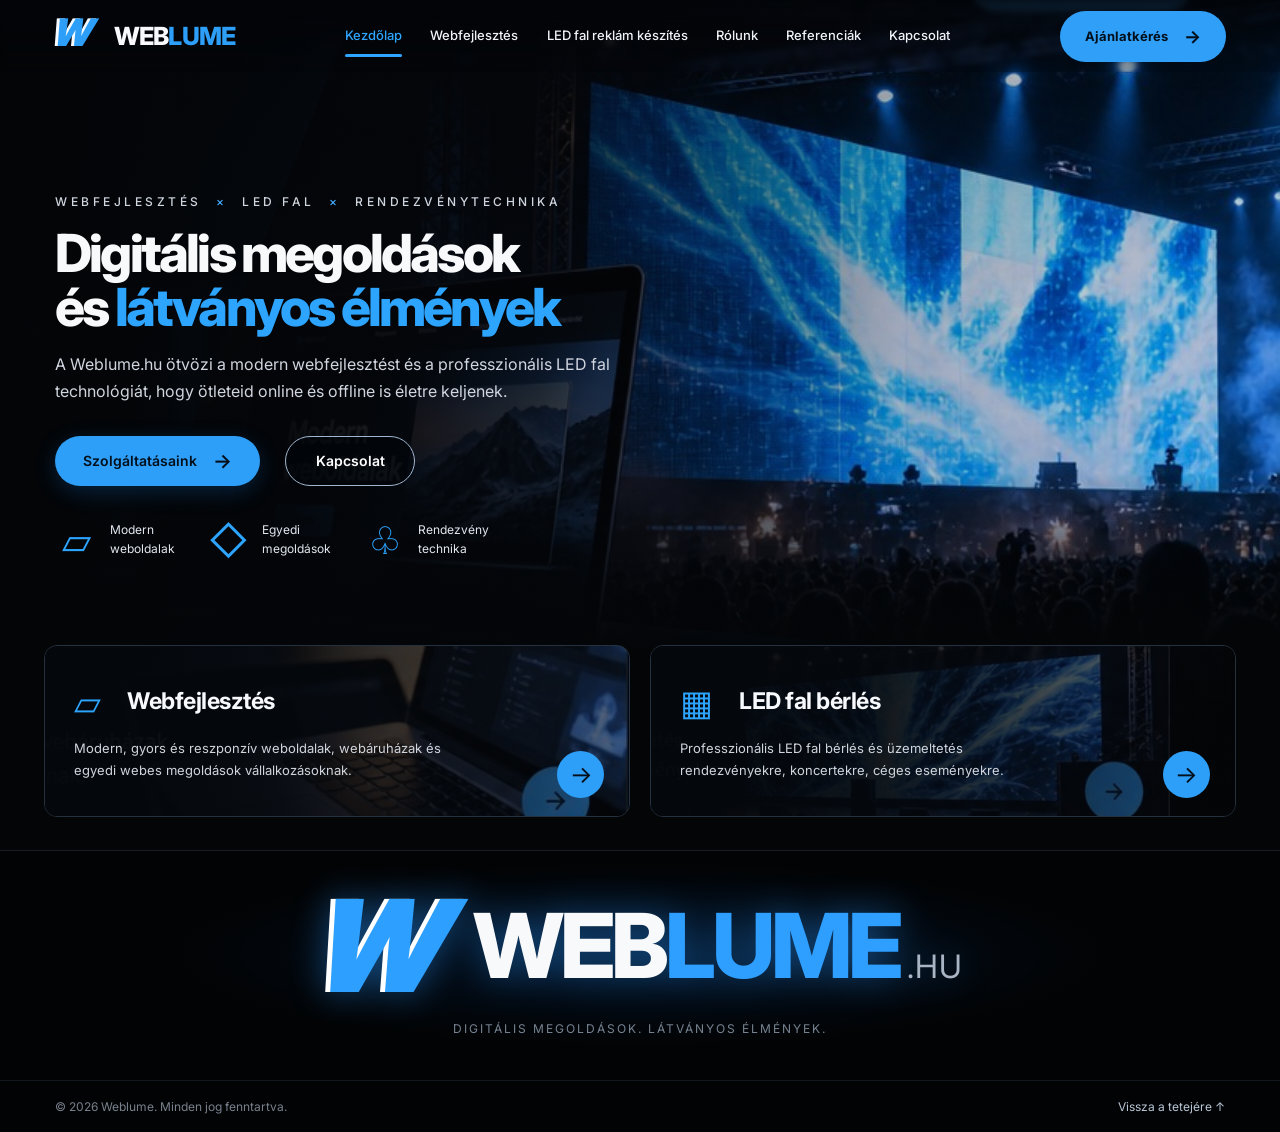
==== commit 889ecbab: "main" ====
--- a/index.html
+++ b/index.html
@@ -17,7 +17,7 @@
     <header class="header"><a href="index.html" class="brand-logo"><span class="brand-mark">W</span><span
                 class="brand-word">WEB<span>LUME</span></span></a>
         <nav class="nav" aria-label="Fő navigáció"><a href="index.html" class="active">Kezdőlap</a><a
-                href="weboldal-rendeles.html">Webfejlesztés</a><a href="reklam-keszites.html">LED fal bérlés</a><a
+                href="weboldal-rendeles.html">Webfejlesztés</a><a href="reklam-keszites.html">LED fal reklám készítés</a><a
                 href="rolunk.html">Rólunk</a><a href="referenciak.html">Referenciák</a><a
                 href="kapcsolat.html">Kapcsolat</a></nav>
         <a class="header-cta" href="ajanlatkeres.html">Ajánlatkérés <span>→</span></a><button class="menu-toggle"
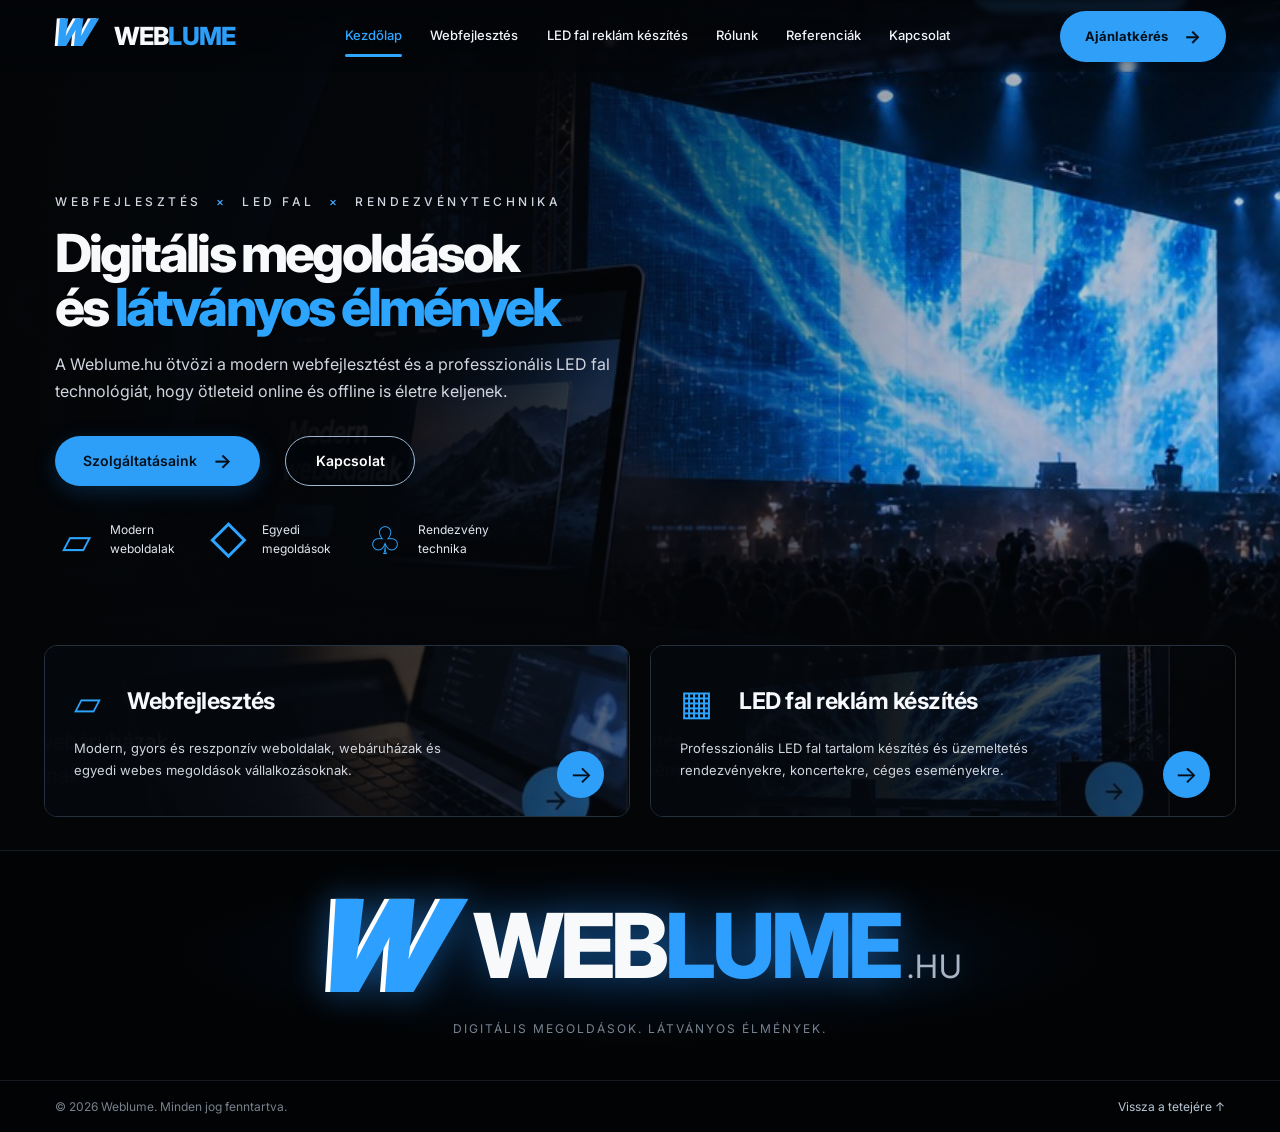
==== commit 36130a2c: "main" ====
--- a/index.html
+++ b/index.html
@@ -50,8 +50,8 @@
             </a>
             <a class="feature-card led-card" href="reklam-keszites.html">
                 <div class="feature-copy"><span class="feature-icon">▦</span>
-                    <h2>LED fal bérlés</h2>
-                    <p>Professzionális LED fal bérlés és üzemeltetés rendezvényekre, koncertekre, céges eseményekre.</p>
+                    <h2>LED fal reklám készítés</h2>
+                    <p>Professzionális LED fal tartalom készítés és üzemeltetés rendezvényekre, koncertekre, céges eseményekre.</p>
                 </div><span class="feature-arrow">→</span>
             </a>
         </section>
